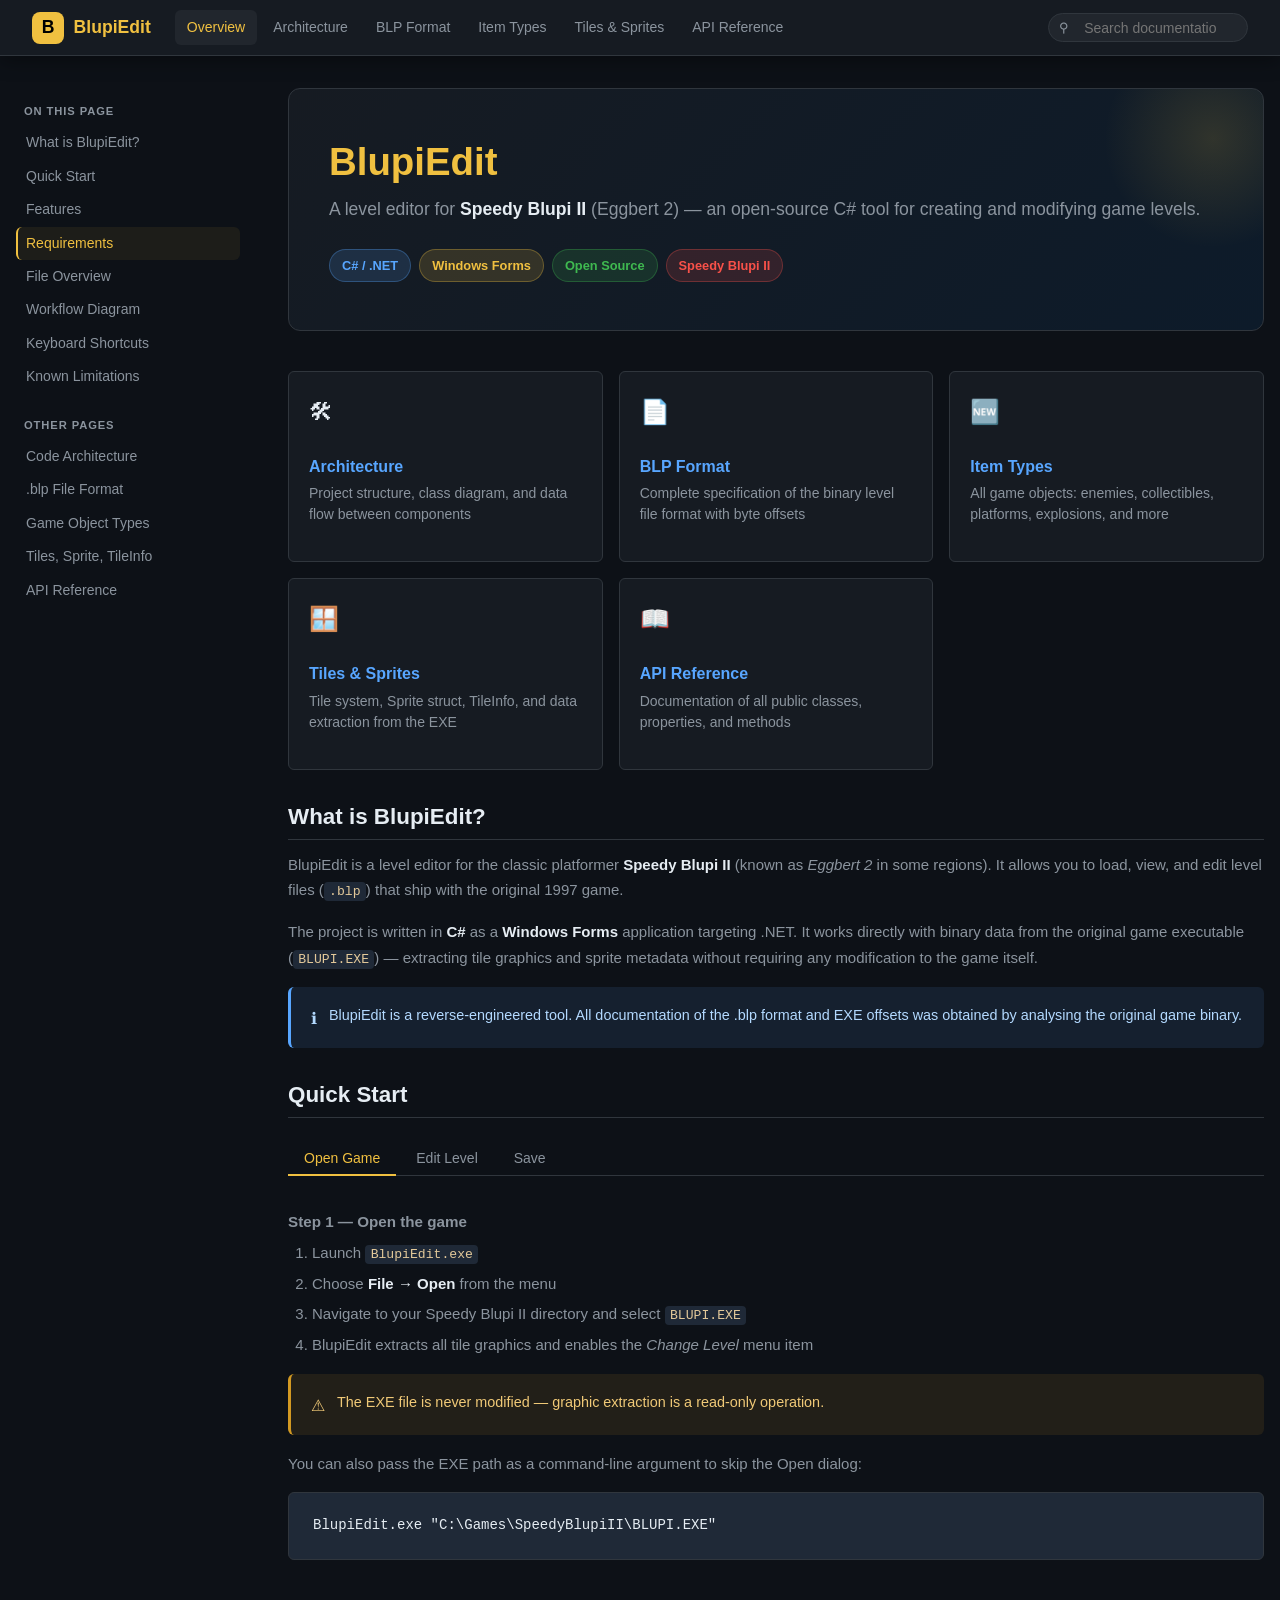
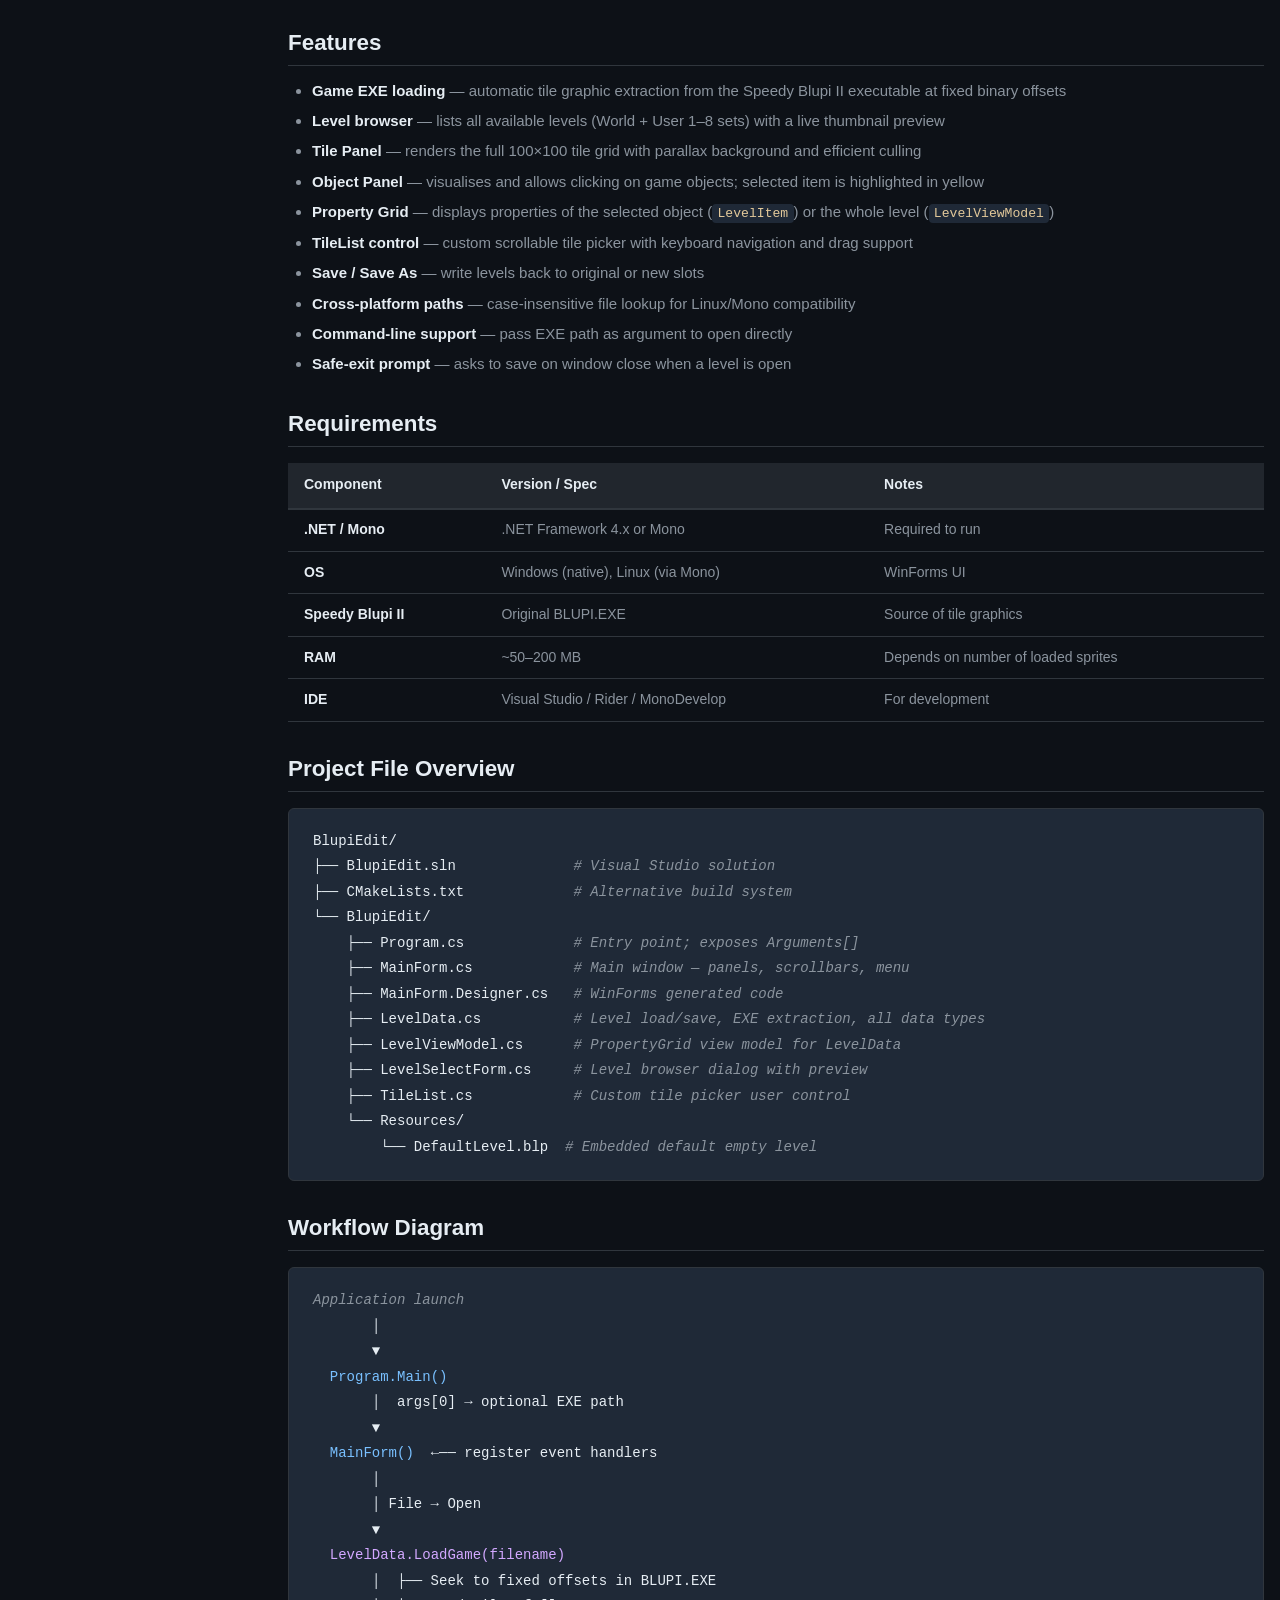
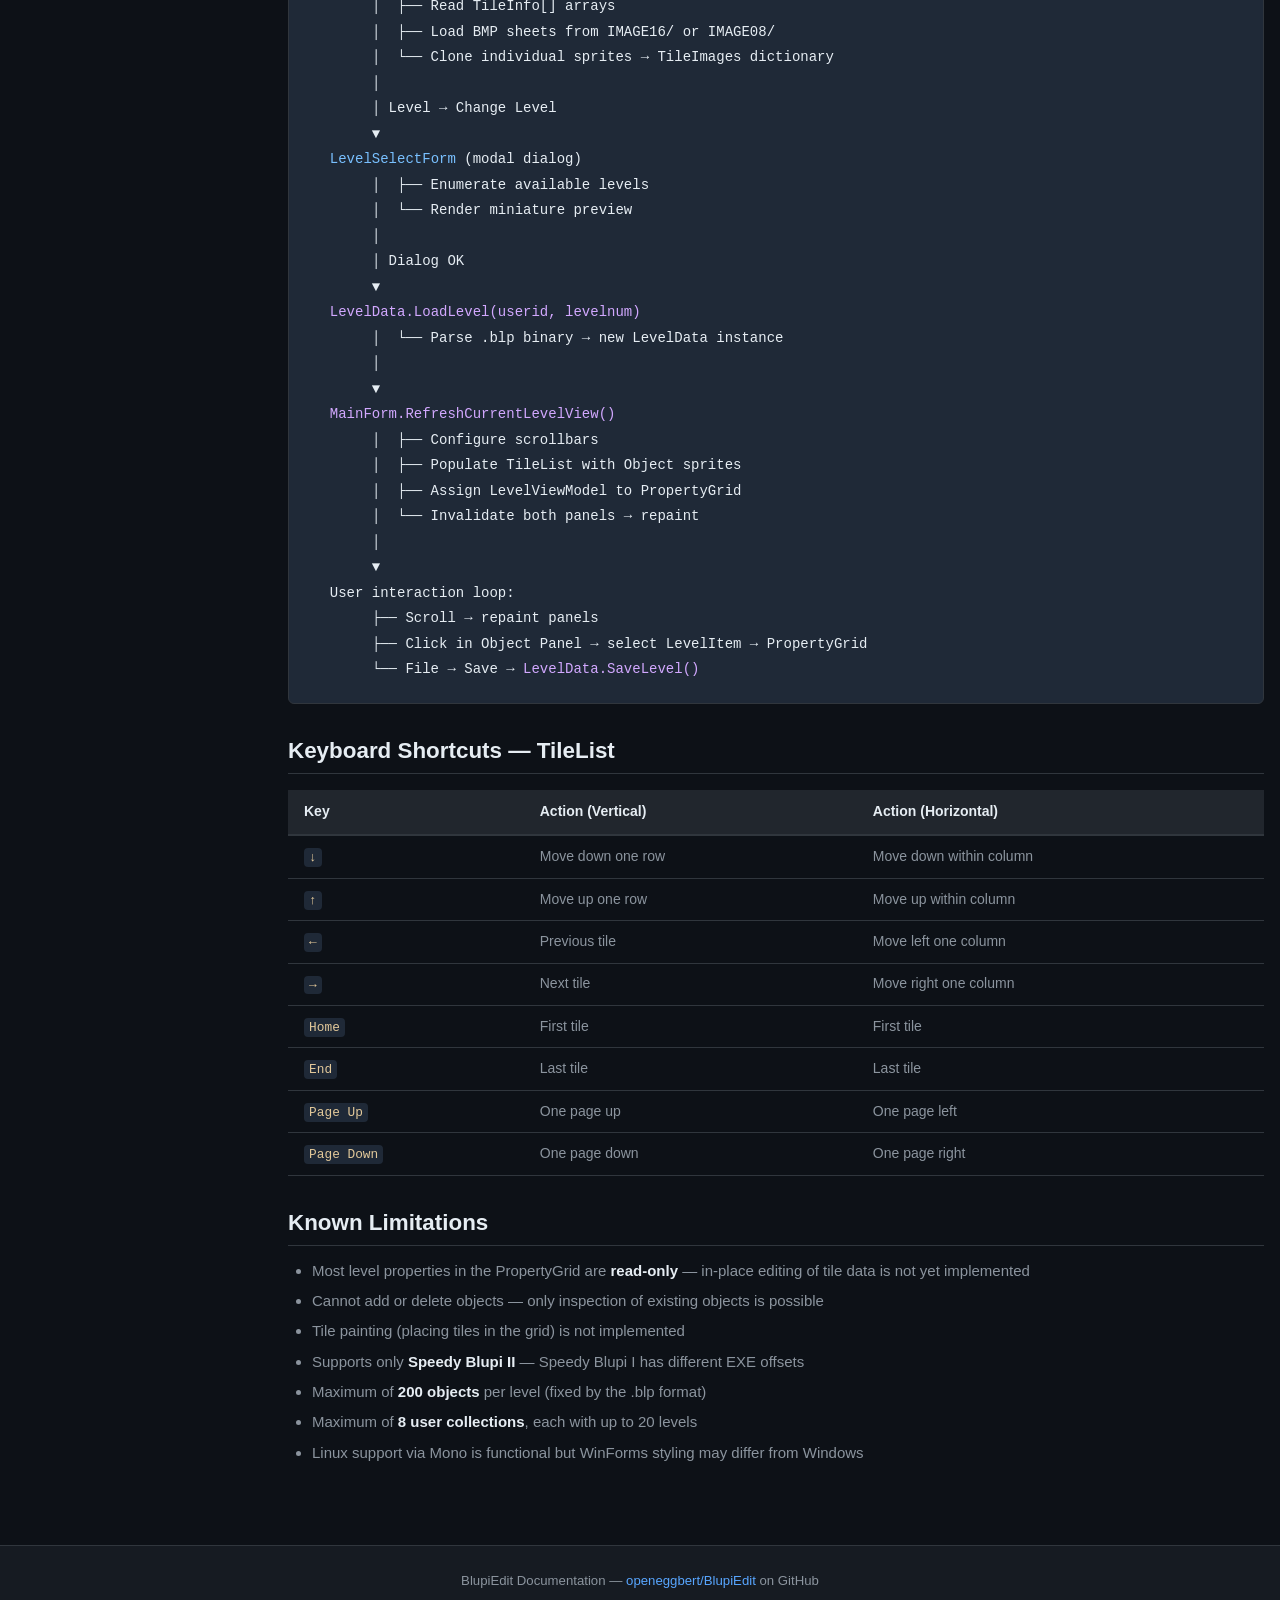
==== web/index.html @ e05df3e0 "Add comprehensive HTML documentation site (web/) Six-page static documentation covering architecture" ====
<!DOCTYPE html>
<html lang="en">
<head>
<meta charset="UTF-8">
<meta name="viewport" content="width=device-width, initial-scale=1.0">
<title>BlupiEdit – Documentation</title>
<link rel="stylesheet" href="css/style.css">
</head>
<body>

<header>
  <a class="logo" href="index.html">
    <div class="logo-icon">B</div>
    BlupiEdit
  </a>
  <nav>
    <a href="index.html" class="active">Overview</a>
    <a href="architecture.html">Architecture</a>
    <a href="file-format.html">BLP Format</a>
    <a href="items.html">Item Types</a>
    <a href="tiles.html">Tiles &amp; Sprites</a>
    <a href="classes.html">API Reference</a>
  </nav>
  <div class="header-search">
    <span class="search-icon">&#9906;</span>
    <input id="search-input" type="search" placeholder="Search documentation…" autocomplete="off">
    <div id="search-results"></div>
  </div>
</header>

<div class="page-wrap">
  <aside class="sidebar">
    <div class="sidebar-section">
      <h4>On this page</h4>
      <a href="#what-is">What is BlupiEdit?</a>
      <a href="#getting-started">Quick Start</a>
      <a href="#features">Features</a>
      <a href="#requirements">Requirements</a>
      <a href="#file-overview">File Overview</a>
      <a href="#workflow">Workflow Diagram</a>
      <a href="#keyboard">Keyboard Shortcuts</a>
      <a href="#limitations">Known Limitations</a>
    </div>
    <div class="sidebar-section">
      <h4>Other pages</h4>
      <a href="architecture.html">Code Architecture</a>
      <a href="file-format.html">.blp File Format</a>
      <a href="items.html">Game Object Types</a>
      <a href="tiles.html">Tiles, Sprite, TileInfo</a>
      <a href="classes.html">API Reference</a>
    </div>
  </aside>

  <main>
    <div class="hero">
      <h1>BlupiEdit</h1>
      <p class="subtitle">A level editor for <strong>Speedy Blupi II</strong> (Eggbert 2) — an open-source C# tool for creating and modifying game levels.</p>
      <div class="badges">
        <span class="badge badge-blue">C# / .NET</span>
        <span class="badge badge-yellow">Windows Forms</span>
        <span class="badge badge-green">Open Source</span>
        <span class="badge badge-red">Speedy Blupi II</span>
      </div>
    </div>

    <div class="card-grid">
      <a class="card" href="architecture.html">
        <div class="card-icon">&#128736;</div>
        <h3>Architecture</h3>
        <p>Project structure, class diagram, and data flow between components</p>
      </a>
      <a class="card" href="file-format.html">
        <div class="card-icon">&#128196;</div>
        <h3>BLP Format</h3>
        <p>Complete specification of the binary level file format with byte offsets</p>
      </a>
      <a class="card" href="items.html">
        <div class="card-icon">&#127381;</div>
        <h3>Item Types</h3>
        <p>All game objects: enemies, collectibles, platforms, explosions, and more</p>
      </a>
      <a class="card" href="tiles.html">
        <div class="card-icon">&#129695;</div>
        <h3>Tiles &amp; Sprites</h3>
        <p>Tile system, Sprite struct, TileInfo, and data extraction from the EXE</p>
      </a>
      <a class="card" href="classes.html">
        <div class="card-icon">&#128214;</div>
        <h3>API Reference</h3>
        <p>Documentation of all public classes, properties, and methods</p>
      </a>
    </div>

    <h2 id="what-is">What is BlupiEdit?</h2>

    <p>BlupiEdit is a level editor for the classic platformer <strong>Speedy Blupi II</strong> (known as <em>Eggbert 2</em> in some regions). It allows you to load, view, and edit level files (<code>.blp</code>) that ship with the original 1997 game.</p>

    <p>The project is written in <strong>C#</strong> as a <strong>Windows Forms</strong> application targeting .NET. It works directly with binary data from the original game executable (<code>BLUPI.EXE</code>) — extracting tile graphics and sprite metadata without requiring any modification to the game itself.</p>

    <div class="callout callout-info">
      <span class="callout-icon">&#8505;</span>
      <p>BlupiEdit is a reverse-engineered tool. All documentation of the .blp format and EXE offsets was obtained by analysing the original game binary.</p>
    </div>

    <h2 id="getting-started">Quick Start</h2>

    <div class="tabs">
      <div class="tab-bar">
        <button class="tab-btn active" data-tab="open">Open Game</button>
        <button class="tab-btn" data-tab="edit">Edit Level</button>
        <button class="tab-btn" data-tab="save">Save</button>
      </div>

      <div class="tab-panel active" data-panel="open">
        <h4>Step 1 — Open the game</h4>
        <ol>
          <li>Launch <code>BlupiEdit.exe</code></li>
          <li>Choose <strong>File → Open</strong> from the menu</li>
          <li>Navigate to your Speedy Blupi II directory and select <code>BLUPI.EXE</code></li>
          <li>BlupiEdit extracts all tile graphics and enables the <em>Change Level</em> menu item</li>
        </ol>
        <div class="callout callout-warn">
          <span class="callout-icon">&#9888;</span>
          <p>The EXE file is never modified — graphic extraction is a read-only operation.</p>
        </div>
        <p>You can also pass the EXE path as a command-line argument to skip the Open dialog:</p>
        <pre><code>BlupiEdit.exe "C:\Games\SpeedyBlupiII\BLUPI.EXE"</code></pre>
      </div>

      <div class="tab-panel" data-panel="edit">
        <h4>Step 2 — Browse and open a level</h4>
        <ol>
          <li>Choose <strong>Level → Change Level</strong></li>
          <li>Select a level set in the left list (World or User 1–8)</li>
          <li>Pick a level from the level list — a miniature preview renders on the right</li>
          <li>Click <strong>Open</strong></li>
        </ol>
        <h4>Navigating the editor</h4>
        <ul>
          <li><strong>Tile Panel</strong> (left canvas) — shows the full 100×100 tile grid with background and scrollbars</li>
          <li><strong>Object Panel</strong> (right canvas) — shows interactive game objects; click to select</li>
          <li>Use the scroll bars beneath each panel to pan around the 6400×6400-pixel world</li>
          <li>Clicking an object in the Object Panel selects it and shows its properties in the Property Grid</li>
        </ul>
      </div>

      <div class="tab-panel" data-panel="save">
        <h4>Step 3 — Save the level</h4>
        <ul>
          <li><strong>File → Save</strong> — overwrites the current <code>.blp</code> file in place</li>
          <li><strong>File → Save As</strong> — writes to a different slot (World XXX or User X Design XXX)</li>
        </ul>
        <div class="callout callout-danger">
          <span class="callout-icon">&#9888;</span>
          <p>Always keep backups! Overwriting original game levels is irreversible.</p>
        </div>
        <p>On close, BlupiEdit will ask whether you want to save unsaved changes.</p>
      </div>
    </div>

    <h2 id="features">Features</h2>

    <ul>
      <li><strong>Game EXE loading</strong> — automatic tile graphic extraction from the Speedy Blupi II executable at fixed binary offsets</li>
      <li><strong>Level browser</strong> — lists all available levels (World + User 1–8 sets) with a live thumbnail preview</li>
      <li><strong>Tile Panel</strong> — renders the full 100×100 tile grid with parallax background and efficient culling</li>
      <li><strong>Object Panel</strong> — visualises and allows clicking on game objects; selected item is highlighted in yellow</li>
      <li><strong>Property Grid</strong> — displays properties of the selected object (<code>LevelItem</code>) or the whole level (<code>LevelViewModel</code>)</li>
      <li><strong>TileList control</strong> — custom scrollable tile picker with keyboard navigation and drag support</li>
      <li><strong>Save / Save As</strong> — write levels back to original or new slots</li>
      <li><strong>Cross-platform paths</strong> — case-insensitive file lookup for Linux/Mono compatibility</li>
      <li><strong>Command-line support</strong> — pass EXE path as argument to open directly</li>
      <li><strong>Safe-exit prompt</strong> — asks to save on window close when a level is open</li>
    </ul>

    <h2 id="requirements">Requirements</h2>

    <div class="table-wrap">
      <table>
        <thead>
          <tr><th>Component</th><th>Version / Spec</th><th>Notes</th></tr>
        </thead>
        <tbody>
          <tr><td class="td-name">.NET / Mono</td><td>.NET Framework 4.x or Mono</td><td>Required to run</td></tr>
          <tr><td class="td-name">OS</td><td>Windows (native), Linux (via Mono)</td><td>WinForms UI</td></tr>
          <tr><td class="td-name">Speedy Blupi II</td><td>Original BLUPI.EXE</td><td>Source of tile graphics</td></tr>
          <tr><td class="td-name">RAM</td><td>~50–200 MB</td><td>Depends on number of loaded sprites</td></tr>
          <tr><td class="td-name">IDE</td><td>Visual Studio / Rider / MonoDevelop</td><td>For development</td></tr>
        </tbody>
      </table>
    </div>

    <h2 id="file-overview">Project File Overview</h2>

    <pre><code>BlupiEdit/
├── BlupiEdit.sln              <span class="cm"># Visual Studio solution</span>
├── CMakeLists.txt             <span class="cm"># Alternative build system</span>
└── BlupiEdit/
    ├── Program.cs             <span class="cm"># Entry point; exposes Arguments[]</span>
    ├── MainForm.cs            <span class="cm"># Main window — panels, scrollbars, menu</span>
    ├── MainForm.Designer.cs   <span class="cm"># WinForms generated code</span>
    ├── LevelData.cs           <span class="cm"># Level load/save, EXE extraction, all data types</span>
    ├── LevelViewModel.cs      <span class="cm"># PropertyGrid view model for LevelData</span>
    ├── LevelSelectForm.cs     <span class="cm"># Level browser dialog with preview</span>
    ├── TileList.cs            <span class="cm"># Custom tile picker user control</span>
    └── Resources/
        └── DefaultLevel.blp  <span class="cm"># Embedded default empty level</span></code></pre>

    <h2 id="workflow">Workflow Diagram</h2>

    <pre><code><span class="cm">Application launch</span>
       │
       ▼
  <span class="ty">Program.Main()</span>
       │  args[0] → optional EXE path
       ▼
  <span class="ty">MainForm()</span>  ←── register event handlers
       │
       │ File → Open
       ▼
  <span class="fn">LevelData.LoadGame(filename)</span>
       │  ├── Seek to fixed offsets in BLUPI.EXE
       │  ├── Read TileInfo[] arrays
       │  ├── Load BMP sheets from IMAGE16/ or IMAGE08/
       │  └── Clone individual sprites → TileImages dictionary
       │
       │ Level → Change Level
       ▼
  <span class="ty">LevelSelectForm</span> (modal dialog)
       │  ├── Enumerate available levels
       │  └── Render miniature preview
       │
       │ Dialog OK
       ▼
  <span class="fn">LevelData.LoadLevel(userid, levelnum)</span>
       │  └── Parse .blp binary → new LevelData instance
       │
       ▼
  <span class="fn">MainForm.RefreshCurrentLevelView()</span>
       │  ├── Configure scrollbars
       │  ├── Populate TileList with Object sprites
       │  ├── Assign LevelViewModel to PropertyGrid
       │  └── Invalidate both panels → repaint
       │
       ▼
  User interaction loop:
       ├── Scroll → repaint panels
       ├── Click in Object Panel → select LevelItem → PropertyGrid
       └── File → Save → <span class="fn">LevelData.SaveLevel()</span></code></pre>

    <h2 id="keyboard">Keyboard Shortcuts — TileList</h2>

    <div class="table-wrap">
      <table>
        <thead><tr><th>Key</th><th>Action (Vertical)</th><th>Action (Horizontal)</th></tr></thead>
        <tbody>
          <tr><td><code>↓</code></td><td>Move down one row</td><td>Move down within column</td></tr>
          <tr><td><code>↑</code></td><td>Move up one row</td><td>Move up within column</td></tr>
          <tr><td><code>←</code></td><td>Previous tile</td><td>Move left one column</td></tr>
          <tr><td><code>→</code></td><td>Next tile</td><td>Move right one column</td></tr>
          <tr><td><code>Home</code></td><td>First tile</td><td>First tile</td></tr>
          <tr><td><code>End</code></td><td>Last tile</td><td>Last tile</td></tr>
          <tr><td><code>Page Up</code></td><td>One page up</td><td>One page left</td></tr>
          <tr><td><code>Page Down</code></td><td>One page down</td><td>One page right</td></tr>
        </tbody>
      </table>
    </div>

    <h2 id="limitations">Known Limitations</h2>

    <ul>
      <li>Most level properties in the PropertyGrid are <strong>read-only</strong> — in-place editing of tile data is not yet implemented</li>
      <li>Cannot add or delete objects — only inspection of existing objects is possible</li>
      <li>Tile painting (placing tiles in the grid) is not implemented</li>
      <li>Supports only <strong>Speedy Blupi II</strong> — Speedy Blupi I has different EXE offsets</li>
      <li>Maximum of <strong>200 objects</strong> per level (fixed by the .blp format)</li>
      <li>Maximum of <strong>8 user collections</strong>, each with up to 20 levels</li>
      <li>Linux support via Mono is functional but WinForms styling may differ from Windows</li>
    </ul>

  </main>
</div>

<footer>
  BlupiEdit Documentation &mdash; <a href="https://github.com/openeggbert/BlupiEdit">openeggbert/BlupiEdit</a> on GitHub
</footer>

<button id="back-top" title="Back to top">&#8679;</button>
<script src="js/main.js"></script>
</body>
</html>
---- web/css/style.css ----
/* BlupiEdit Documentation - Unified Stylesheet */

:root {
  --bg: #0d1117;
  --bg2: #161b22;
  --bg3: #21262d;
  --border: #30363d;
  --accent: #f0c040;
  --accent2: #58a6ff;
  --accent3: #3fb950;
  --text: #e6edf3;
  --text2: #8b949e;
  --danger: #f85149;
  --warn: #d29922;
  --code-bg: #1f2937;
  --radius: 6px;
  --shadow: 0 4px 20px rgba(0,0,0,0.4);
  --font-mono: 'Cascadia Code', 'Fira Code', 'Consolas', monospace;
  --font-ui: -apple-system, BlinkMacSystemFont, 'Segoe UI', Roboto, sans-serif;
}

*, *::before, *::after { box-sizing: border-box; margin: 0; padding: 0; }

html { scroll-behavior: smooth; }

body {
  background: var(--bg);
  color: var(--text);
  font-family: var(--font-ui);
  font-size: 15px;
  line-height: 1.7;
  display: flex;
  flex-direction: column;
  min-height: 100vh;
}

/* ── HEADER ── */
header {
  background: var(--bg2);
  border-bottom: 1px solid var(--border);
  padding: 0 2rem;
  display: flex;
  align-items: center;
  gap: 1.5rem;
  height: 56px;
  position: sticky;
  top: 0;
  z-index: 100;
  box-shadow: var(--shadow);
}

.logo {
  display: flex;
  align-items: center;
  gap: .6rem;
  text-decoration: none;
  font-weight: 700;
  font-size: 1.1rem;
  color: var(--accent);
  white-space: nowrap;
}

.logo-icon {
  width: 32px; height: 32px;
  background: var(--accent);
  border-radius: 8px;
  display: flex; align-items: center; justify-content: center;
  color: #000;
  font-size: 1.1rem;
  font-weight: 900;
  flex-shrink: 0;
}

nav { display: flex; gap: .25rem; flex-wrap: wrap; }

nav a {
  color: var(--text2);
  text-decoration: none;
  padding: .35rem .75rem;
  border-radius: var(--radius);
  font-size: .875rem;
  font-weight: 500;
  transition: color .15s, background .15s;
}

nav a:hover, nav a.active {
  color: var(--text);
  background: var(--bg3);
}

nav a.active { color: var(--accent); }

.header-search {
  margin-left: auto;
  position: relative;
}

.header-search input {
  background: var(--bg3);
  border: 1px solid var(--border);
  border-radius: 20px;
  padding: .35rem 1rem .35rem 2.2rem;
  color: var(--text);
  font-size: .875rem;
  width: 200px;
  outline: none;
  transition: border-color .15s, width .2s;
}

.header-search input:focus {
  border-color: var(--accent2);
  width: 260px;
}

.header-search .search-icon {
  position: absolute;
  left: .7rem;
  top: 50%;
  transform: translateY(-50%);
  color: var(--text2);
  font-size: .8rem;
}

#search-results {
  position: absolute;
  top: calc(100% + 6px);
  right: 0;
  background: var(--bg2);
  border: 1px solid var(--border);
  border-radius: var(--radius);
  min-width: 300px;
  max-height: 400px;
  overflow-y: auto;
  box-shadow: var(--shadow);
  z-index: 200;
  display: none;
}

#search-results.visible { display: block; }

.search-result-item {
  padding: .6rem 1rem;
  cursor: pointer;
  border-bottom: 1px solid var(--border);
  font-size: .875rem;
}

.search-result-item:last-child { border-bottom: none; }
.search-result-item:hover { background: var(--bg3); }

.search-result-item .result-title { color: var(--text); font-weight: 600; }
.search-result-item .result-desc { color: var(--text2); font-size: .8rem; margin-top: .1rem; }
.search-result-item .result-page { color: var(--accent2); font-size: .75rem; }

/* ── LAYOUT ── */
.page-wrap {
  display: flex;
  flex: 1;
  max-width: 1280px;
  width: 100%;
  margin: 0 auto;
  padding: 0 1rem;
}

/* ── SIDEBAR ── */
.sidebar {
  width: 240px;
  flex-shrink: 0;
  padding: 2rem 1rem 2rem 0;
  position: sticky;
  top: 56px;
  height: calc(100vh - 56px);
  overflow-y: auto;
}

.sidebar-section { margin-bottom: 1.5rem; }

.sidebar-section h4 {
  color: var(--text2);
  font-size: .7rem;
  font-weight: 700;
  letter-spacing: .08em;
  text-transform: uppercase;
  margin-bottom: .5rem;
  padding-left: .5rem;
}

.sidebar-section a {
  display: block;
  color: var(--text2);
  text-decoration: none;
  padding: .3rem .5rem;
  border-radius: var(--radius);
  font-size: .875rem;
  transition: color .12s, background .12s;
  border-left: 2px solid transparent;
}

.sidebar-section a:hover { color: var(--text); background: var(--bg2); }
.sidebar-section a.active { color: var(--accent); border-left-color: var(--accent); background: rgba(240,192,64,.07); }

/* ── MAIN CONTENT ── */
main {
  flex: 1;
  min-width: 0;
  padding: 2rem 0 4rem 2rem;
}

/* ── HERO ── */
.hero {
  background: linear-gradient(135deg, var(--bg2) 0%, #0d1b2a 100%);
  border: 1px solid var(--border);
  border-radius: 12px;
  padding: 3rem 2.5rem;
  margin-bottom: 2.5rem;
  position: relative;
  overflow: hidden;
}

.hero::before {
  content: '';
  position: absolute;
  top: -60px; right: -60px;
  width: 220px; height: 220px;
  background: radial-gradient(circle, rgba(240,192,64,.15) 0%, transparent 70%);
  border-radius: 50%;
}

.hero h1 {
  font-size: 2.4rem;
  font-weight: 800;
  color: var(--accent);
  margin-bottom: .5rem;
  position: relative;
}

.hero .subtitle {
  font-size: 1.1rem;
  color: var(--text2);
  margin-bottom: 1.5rem;
  position: relative;
}

.hero .badges { display: flex; gap: .5rem; flex-wrap: wrap; position: relative; }

.badge {
  display: inline-flex;
  align-items: center;
  gap: .3rem;
  padding: .3rem .75rem;
  border-radius: 20px;
  font-size: .8rem;
  font-weight: 600;
}

.badge-blue { background: rgba(88,166,255,.15); color: var(--accent2); border: 1px solid rgba(88,166,255,.3); }
.badge-green { background: rgba(63,185,80,.15); color: var(--accent3); border: 1px solid rgba(63,185,80,.3); }
.badge-yellow { background: rgba(240,192,64,.15); color: var(--accent); border: 1px solid rgba(240,192,64,.3); }
.badge-red { background: rgba(248,81,73,.15); color: var(--danger); border: 1px solid rgba(248,81,73,.3); }

/* ── CARDS ── */
.card-grid {
  display: grid;
  grid-template-columns: repeat(auto-fill, minmax(260px, 1fr));
  gap: 1rem;
  margin: 1.5rem 0;
}

.card {
  background: var(--bg2);
  border: 1px solid var(--border);
  border-radius: var(--radius);
  padding: 1.25rem;
  text-decoration: none;
  color: var(--text);
  display: block;
  transition: border-color .15s, transform .15s, box-shadow .15s;
}

.card:hover {
  border-color: var(--accent2);
  transform: translateY(-2px);
  box-shadow: var(--shadow);
}

.card-icon { font-size: 1.5rem; margin-bottom: .6rem; }
.card h3 { font-size: 1rem; margin-bottom: .35rem; color: var(--accent2); }
.card p { font-size: .875rem; color: var(--text2); line-height: 1.5; }

/* ── TYPOGRAPHY ── */
h1, h2, h3, h4, h5 { line-height: 1.3; }

h1 { font-size: 2rem; font-weight: 800; margin-bottom: 1rem; color: var(--text); }
h2 { font-size: 1.4rem; font-weight: 700; margin: 2rem 0 .75rem; color: var(--text);
     padding-bottom: .5rem; border-bottom: 1px solid var(--border); }
h3 { font-size: 1.1rem; font-weight: 600; margin: 1.5rem 0 .5rem; color: var(--text); }
h4 { font-size: .95rem; font-weight: 600; margin: 1rem 0 .4rem; color: var(--text2); }

p { margin-bottom: 1rem; color: var(--text2); }
p strong { color: var(--text); }

a { color: var(--accent2); text-decoration: none; }
a:hover { text-decoration: underline; }

ul, ol { margin: .5rem 0 1rem 1.5rem; color: var(--text2); }
li { margin-bottom: .3rem; }
li strong { color: var(--text); }

/* ── CODE ── */
code {
  font-family: var(--font-mono);
  font-size: .875em;
  background: var(--code-bg);
  padding: .15em .4em;
  border-radius: 4px;
  color: #e3c99a;
}

pre {
  background: var(--code-bg);
  border: 1px solid var(--border);
  border-radius: var(--radius);
  padding: 1.25rem 1.5rem;
  overflow-x: auto;
  margin: 1rem 0;
  position: relative;
}

pre code {
  background: none;
  padding: 0;
  font-size: .875rem;
  line-height: 1.7;
  color: var(--text);
}

.copy-btn {
  position: absolute;
  top: .6rem; right: .6rem;
  background: var(--bg3);
  border: 1px solid var(--border);
  color: var(--text2);
  border-radius: 4px;
  padding: .2rem .5rem;
  font-size: .75rem;
  cursor: pointer;
  opacity: 0;
  transition: opacity .15s, color .15s;
}

pre:hover .copy-btn { opacity: 1; }
.copy-btn:hover { color: var(--text); }
.copy-btn.copied { color: var(--accent3); }

/* Syntax colors */
.kw { color: #ff7b72; }
.ty { color: #79c0ff; }
.st { color: #a5d6ff; }
.cm { color: #8b949e; font-style: italic; }
.nu { color: #f2cc60; }
.fn { color: #d2a8ff; }
.pr { color: #7ee787; }

/* ── TABLES ── */
.table-wrap { overflow-x: auto; margin: 1rem 0; }

table {
  width: 100%;
  border-collapse: collapse;
  font-size: .875rem;
}

th {
  background: var(--bg3);
  color: var(--text);
  font-weight: 600;
  text-align: left;
  padding: .65rem 1rem;
  border-bottom: 2px solid var(--border);
  white-space: nowrap;
}

td {
  padding: .55rem 1rem;
  border-bottom: 1px solid var(--border);
  color: var(--text2);
  vertical-align: top;
}

tr:hover td { background: rgba(255,255,255,.02); }
td code { font-size: .8rem; }

.td-name { color: var(--text); font-weight: 600; }
.td-type { color: var(--accent2); }
.td-val { color: #e3c99a; font-family: var(--font-mono); font-size: .8rem; }
.td-id code { color: var(--accent); }

/* ── CALLOUTS ── */
.callout {
  display: flex;
  gap: .75rem;
  padding: 1rem 1.25rem;
  border-radius: var(--radius);
  margin: 1rem 0;
  border-left: 3px solid;
  font-size: .9rem;
}

.callout-icon { font-size: 1rem; flex-shrink: 0; margin-top: .1rem; }
.callout p { margin: 0; color: inherit; }

.callout-info { background: rgba(88,166,255,.1); border-color: var(--accent2); color: #b3d9ff; }
.callout-warn { background: rgba(210,153,34,.1); border-color: var(--warn); color: #f0c977; }
.callout-success { background: rgba(63,185,80,.1); border-color: var(--accent3); color: #9ee8a8; }
.callout-danger { background: rgba(248,81,73,.1); border-color: var(--danger); color: #ffb3ae; }

/* ── OFFSET MAP ── */
.offset-table td:nth-child(1) { font-family: var(--font-mono); color: var(--accent); font-size: .85rem; }
.offset-table td:nth-child(2) { font-family: var(--font-mono); color: var(--text2); font-size: .85rem; }
.offset-table td:nth-child(3) { color: var(--accent2); }

/* ── ENUM GRID ── */
.enum-grid {
  display: grid;
  grid-template-columns: repeat(auto-fill, minmax(220px, 1fr));
  gap: .5rem;
  margin: 1rem 0;
}

.enum-item {
  background: var(--bg2);
  border: 1px solid var(--border);
  border-radius: var(--radius);
  padding: .6rem .9rem;
  display: flex;
  align-items: center;
  gap: .6rem;
}

.enum-id {
  background: var(--bg3);
  color: var(--accent);
  font-family: var(--font-mono);
  font-size: .75rem;
  font-weight: 700;
  padding: .1rem .45rem;
  border-radius: 4px;
  min-width: 32px;
  text-align: center;
  flex-shrink: 0;
}

.enum-name { color: var(--text); font-size: .875rem; font-weight: 500; }

/* ── PROPERTY DOCS ── */
.prop-list { display: flex; flex-direction: column; gap: .75rem; margin: 1rem 0; }

.prop-item {
  background: var(--bg2);
  border: 1px solid var(--border);
  border-radius: var(--radius);
  padding: .9rem 1.1rem;
}

.prop-header { display: flex; align-items: center; gap: .6rem; margin-bottom: .35rem; flex-wrap: wrap; }
.prop-name { color: var(--text); font-weight: 700; font-family: var(--font-mono); font-size: .9rem; }
.prop-type { color: var(--accent2); font-family: var(--font-mono); font-size: .8rem;
             background: var(--bg3); padding: .1rem .4rem; border-radius: 4px; }
.prop-cat { color: var(--text2); font-size: .75rem; background: var(--bg3);
            padding: .1rem .4rem; border-radius: 4px; }
.prop-desc { color: var(--text2); font-size: .875rem; }

/* ── TABS ── */
.tabs { margin: 1.5rem 0; }

.tab-bar {
  display: flex;
  gap: .25rem;
  border-bottom: 1px solid var(--border);
  margin-bottom: 0;
}

.tab-btn {
  background: none;
  border: none;
  border-bottom: 2px solid transparent;
  color: var(--text2);
  padding: .5rem 1rem;
  cursor: pointer;
  font-size: .875rem;
  font-weight: 500;
  font-family: var(--font-ui);
  transition: color .15s, border-color .15s;
  margin-bottom: -1px;
}

.tab-btn:hover { color: var(--text); }
.tab-btn.active { color: var(--accent); border-bottom-color: var(--accent); }

.tab-panel { display: none; padding: 1.25rem 0; }
.tab-panel.active { display: block; }

/* ── FOOTER ── */
footer {
  background: var(--bg2);
  border-top: 1px solid var(--border);
  padding: 1.5rem 2rem;
  text-align: center;
  color: var(--text2);
  font-size: .825rem;
}

footer a { color: var(--accent2); }

/* ── BACK TO TOP ── */
#back-top {
  position: fixed;
  bottom: 2rem; right: 2rem;
  background: var(--accent);
  color: #000;
  border: none;
  width: 40px; height: 40px;
  border-radius: 50%;
  font-size: 1rem;
  cursor: pointer;
  display: none;
  align-items: center; justify-content: center;
  box-shadow: var(--shadow);
  transition: transform .15s;
  z-index: 50;
}

#back-top.visible { display: flex; }
#back-top:hover { transform: scale(1.1); }

/* ── TWEEN ANIMATIONS ── */
@keyframes fadeIn { from { opacity: 0; transform: translateY(8px); } to { opacity: 1; transform: none; } }
.fade-in { animation: fadeIn .3s ease both; }

/* ── RESPONSIVE ── */
@media (max-width: 900px) {
  .sidebar { display: none; }
  main { padding-left: 0; }
  header { padding: 0 1rem; }
  nav { display: none; }
  .hero h1 { font-size: 1.7rem; }
}

@media (max-width: 600px) {
  .card-grid { grid-template-columns: 1fr; }
  .enum-grid { grid-template-columns: 1fr 1fr; }
}
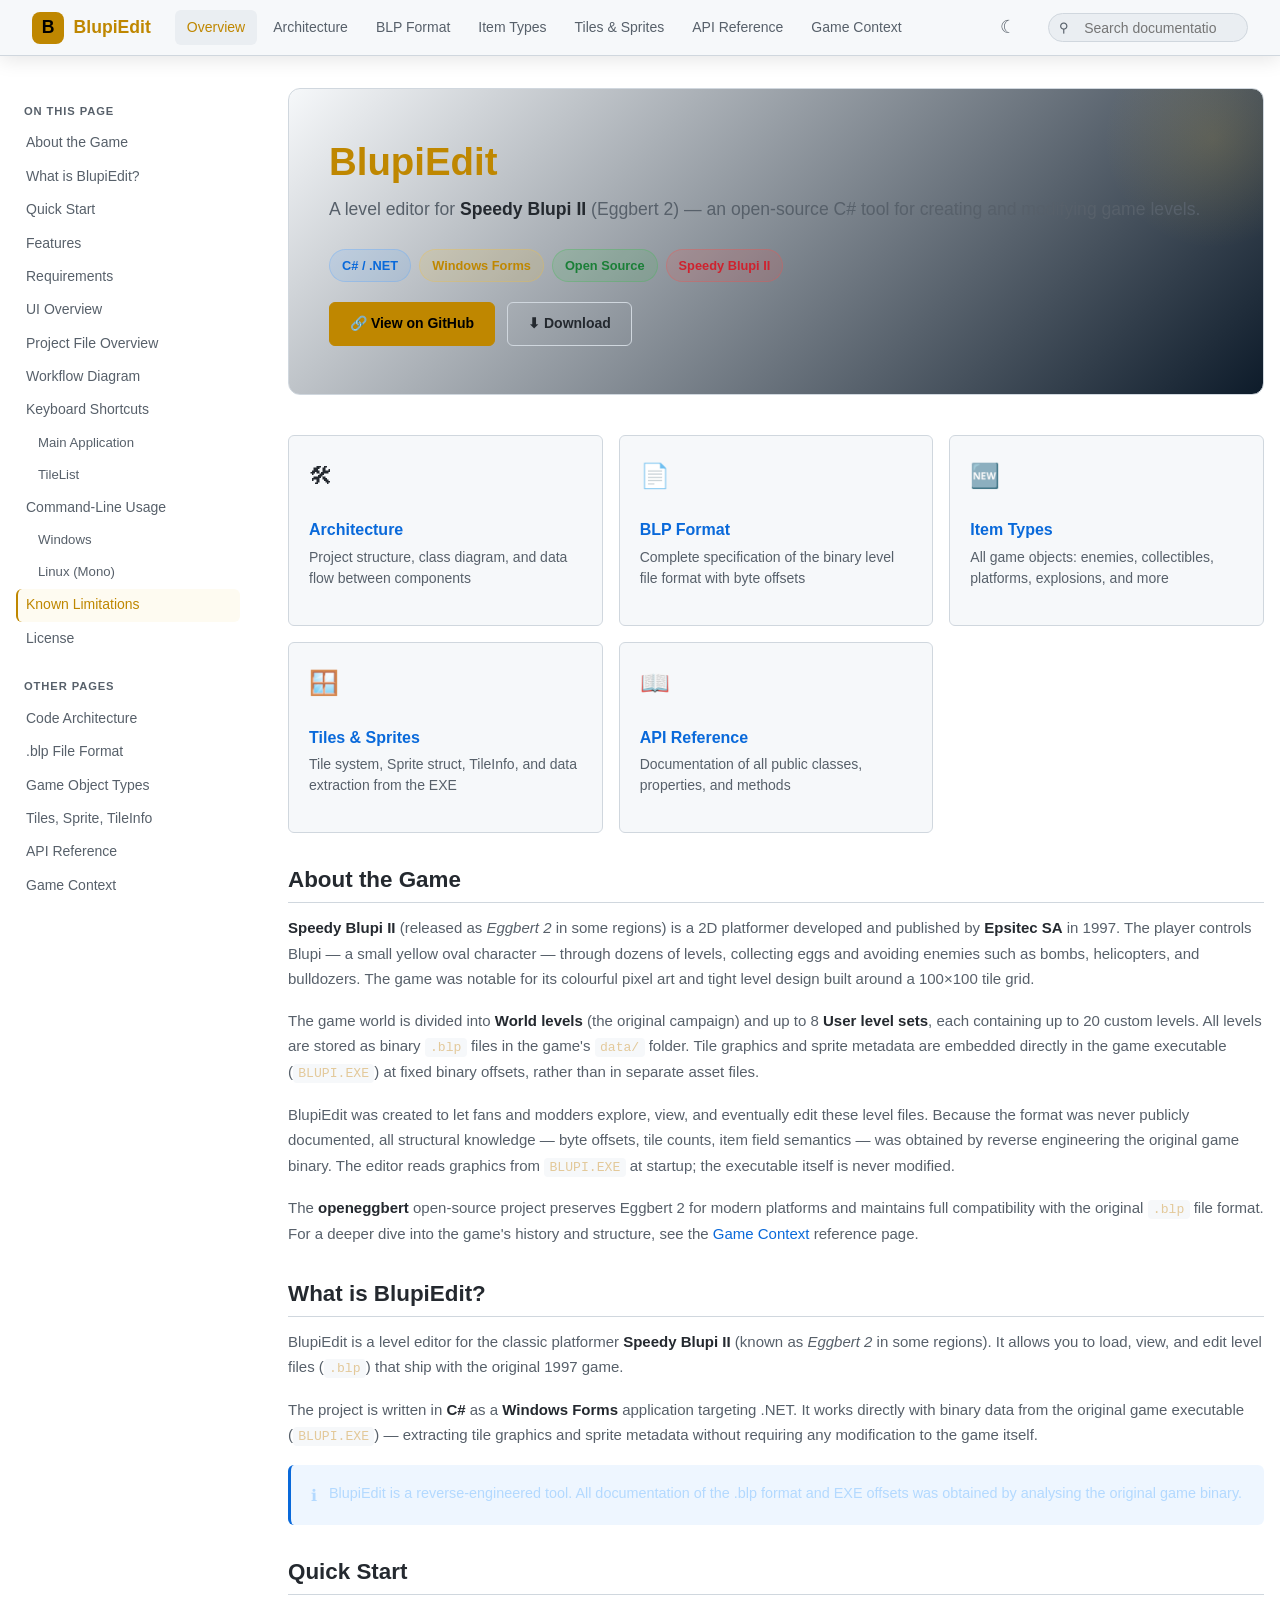
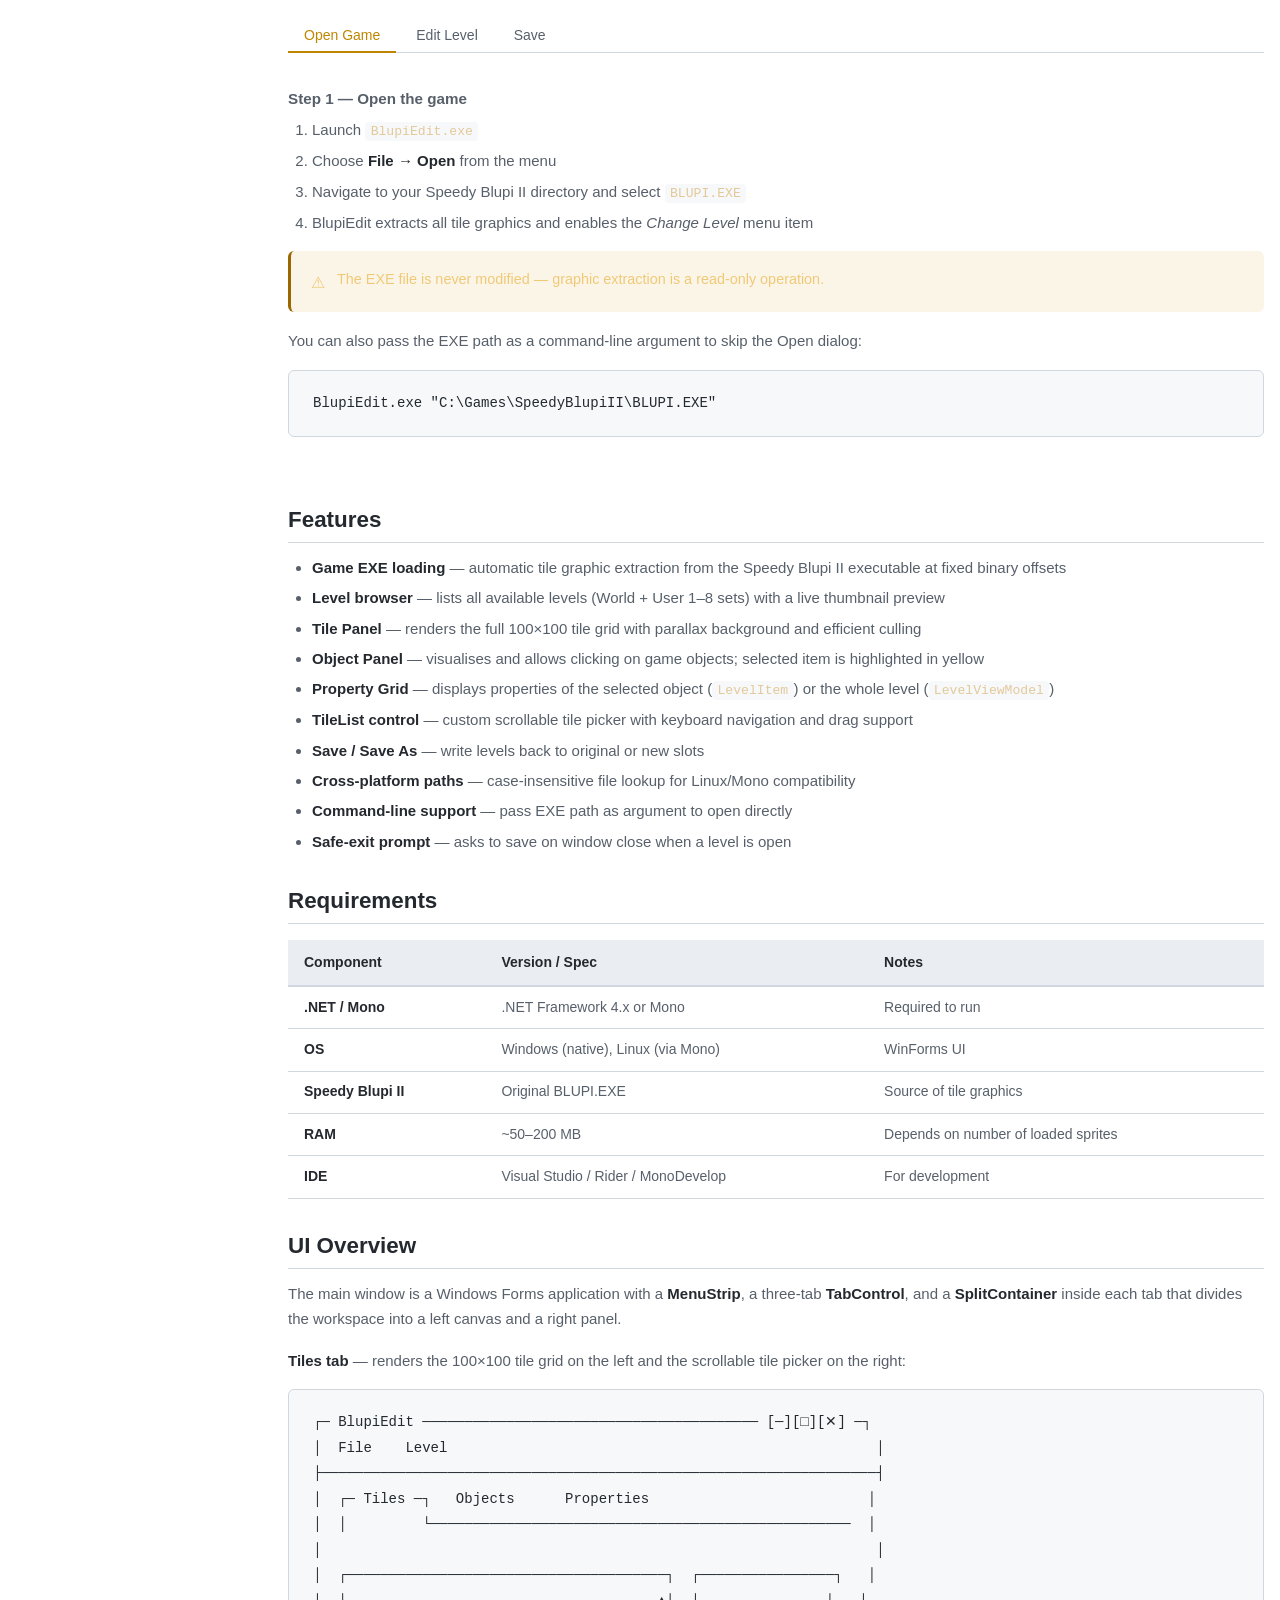
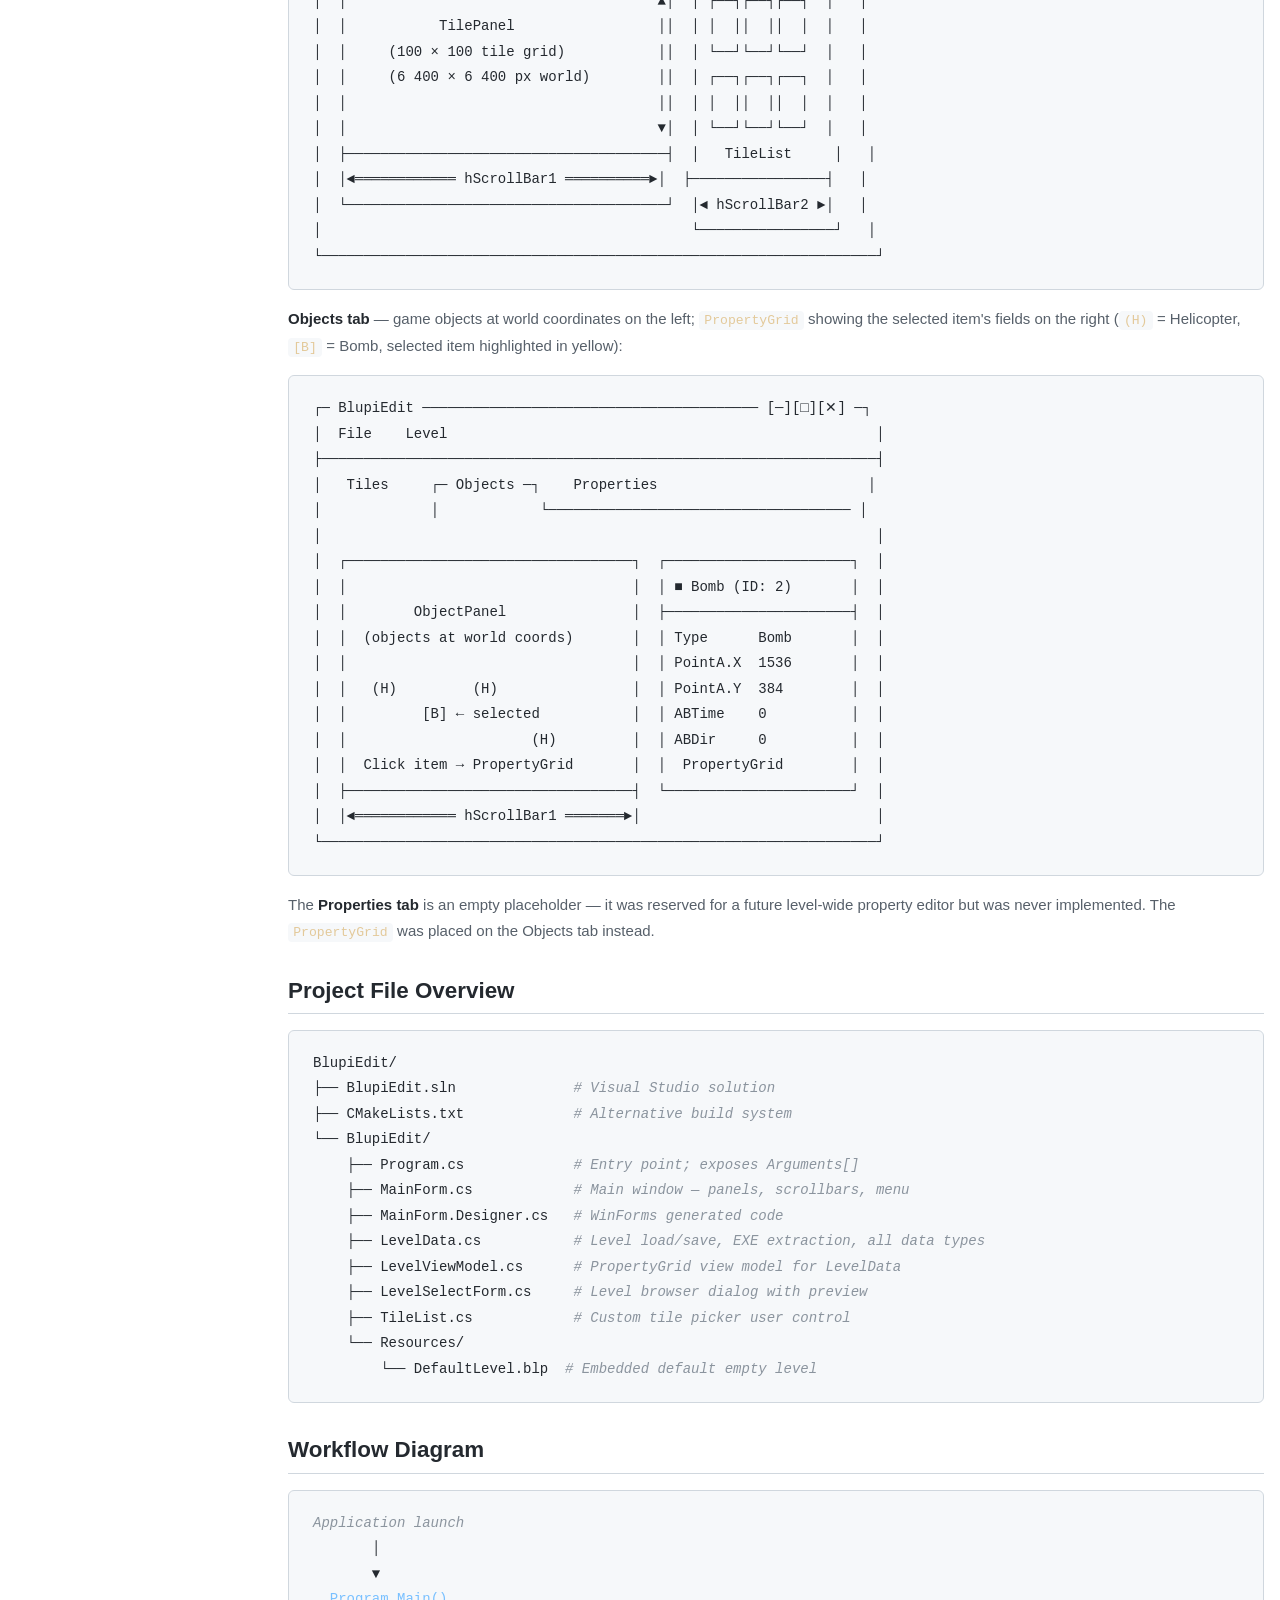
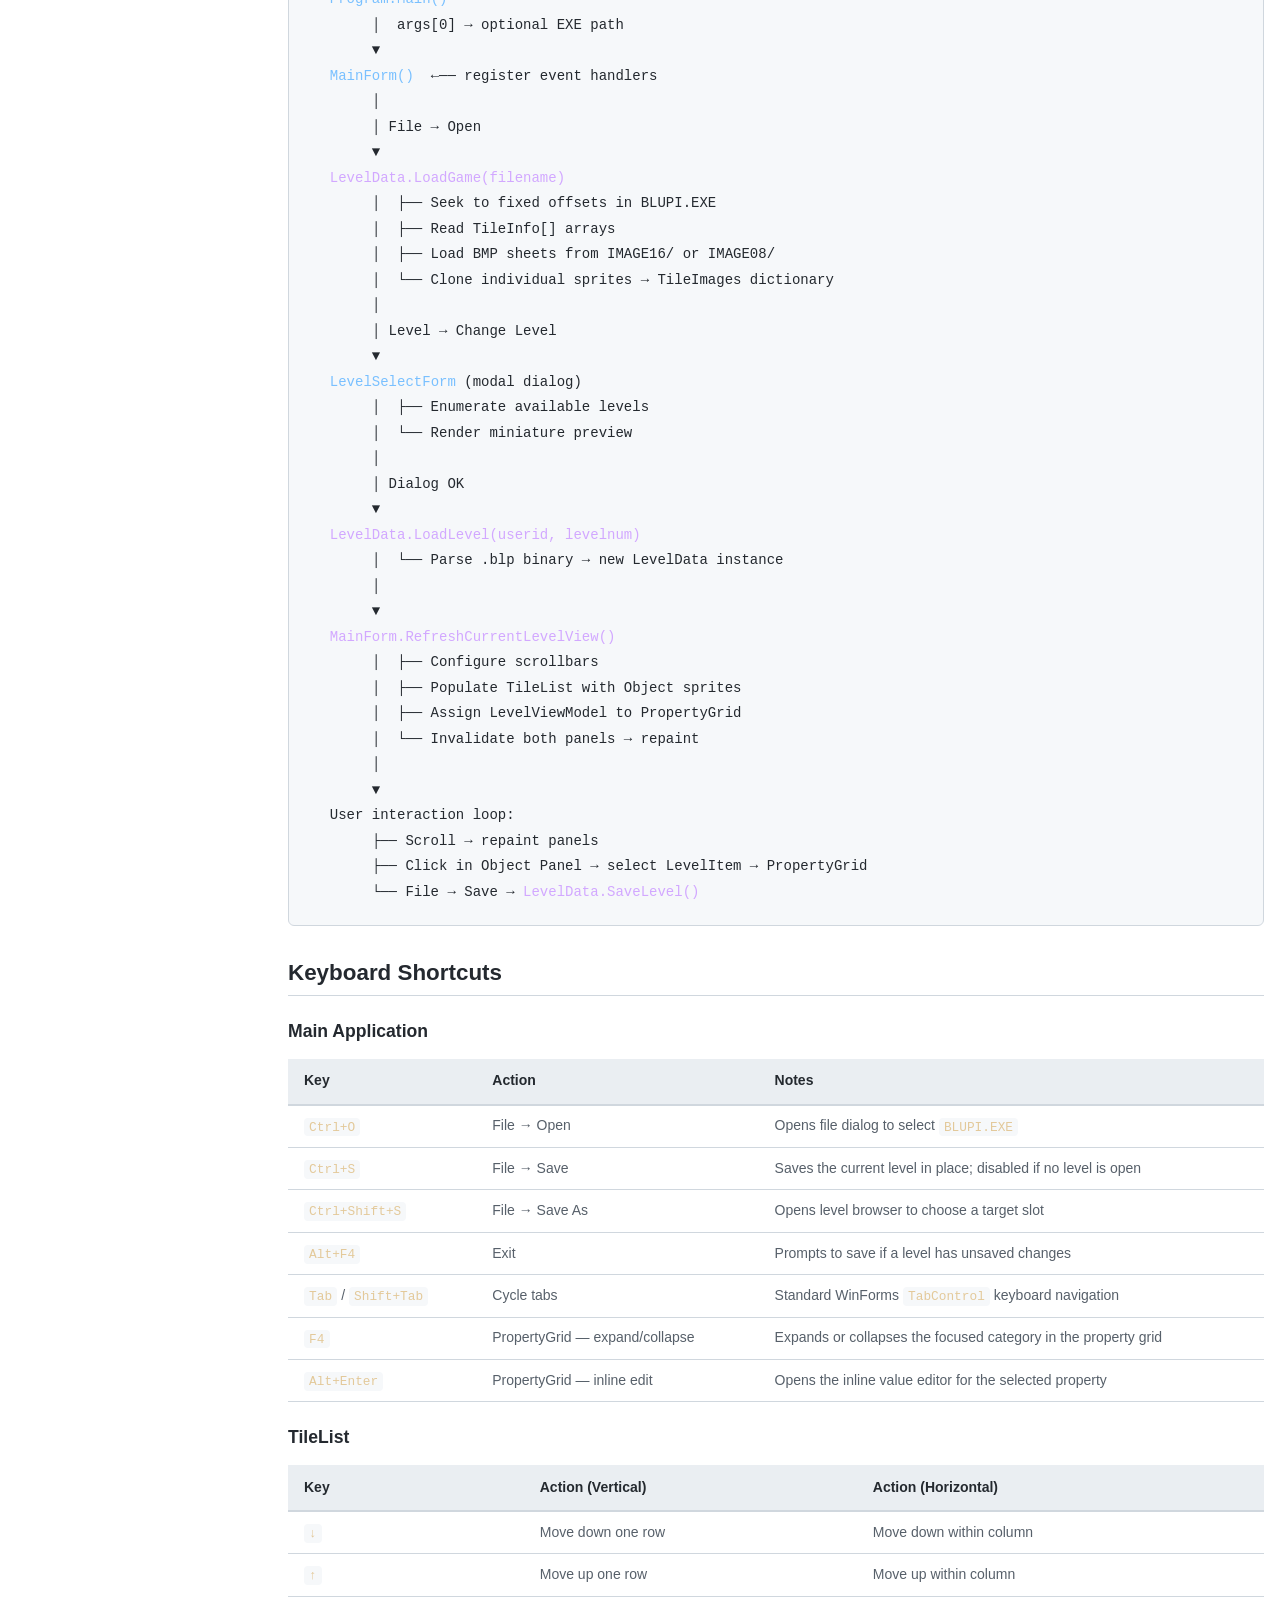
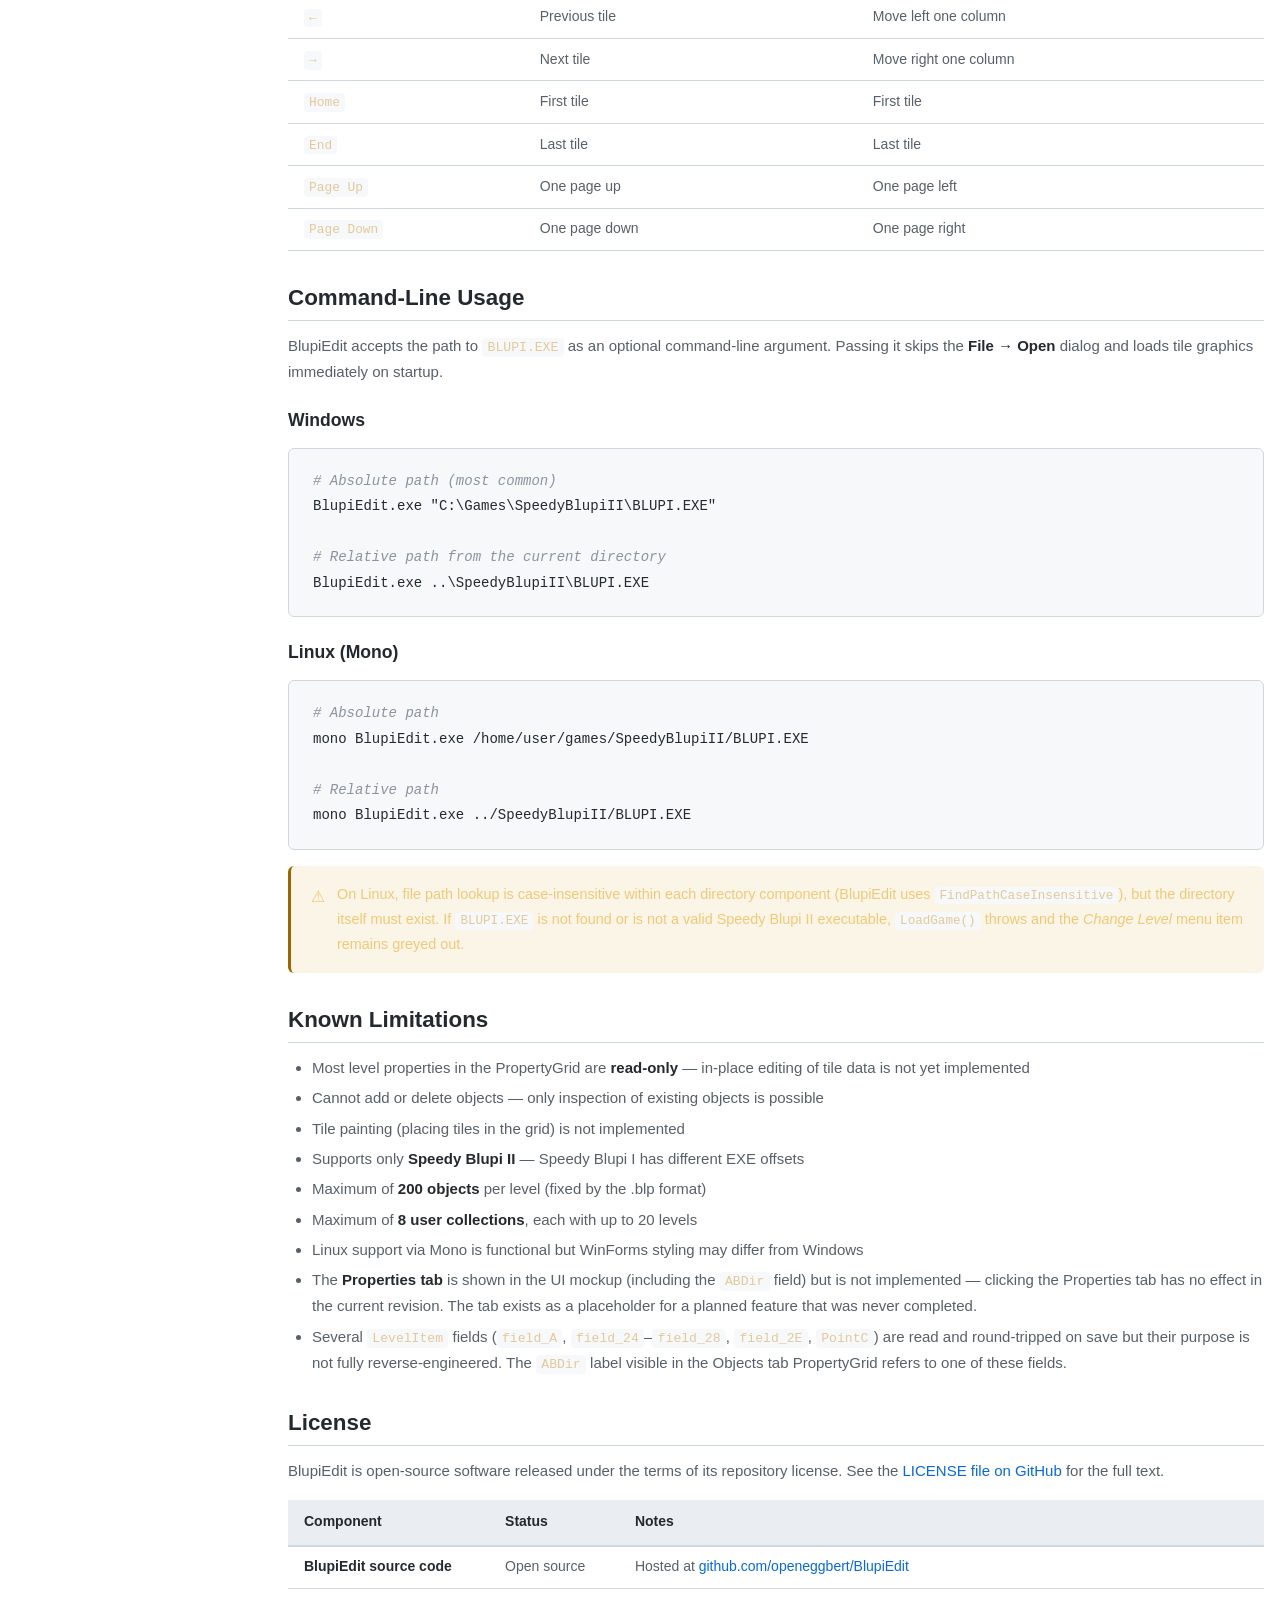
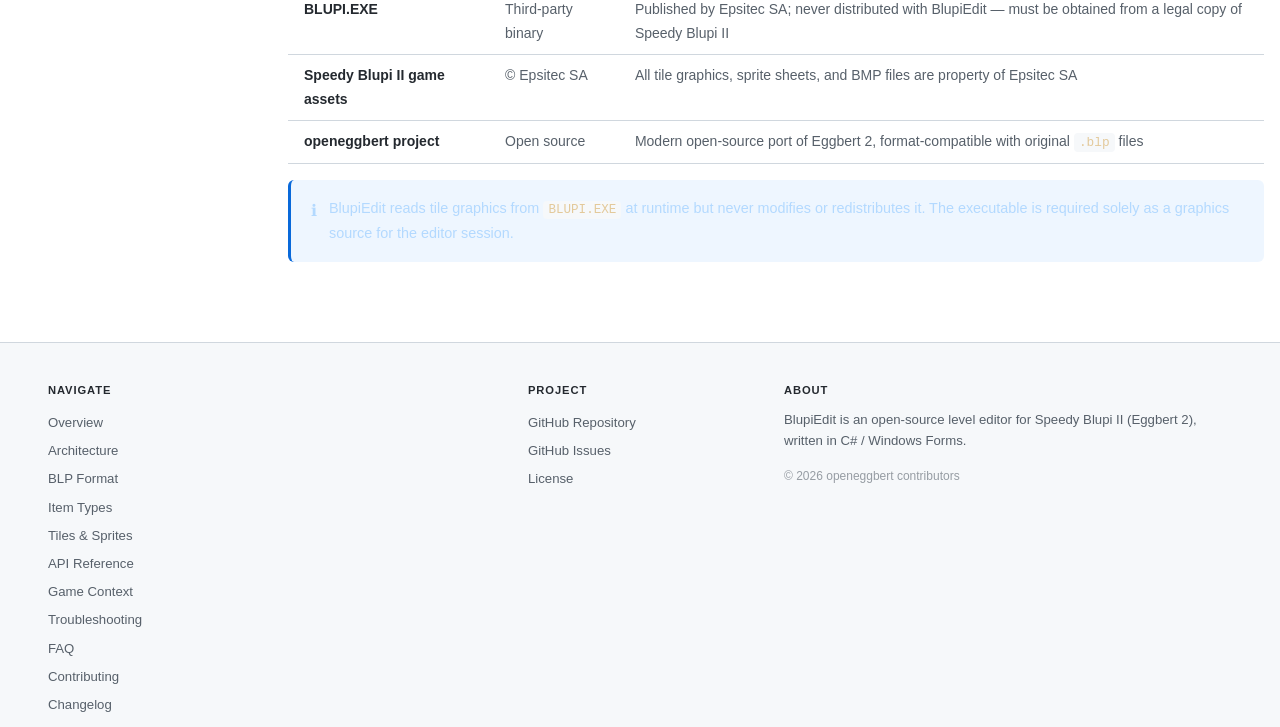
==== commit 80c6131c: "Expand web documentation with 40 planned tasks and post-audit fixes New pages: - game-context.html: " ====
--- a/web/index.html
+++ b/web/index.html
@@ -20,7 +20,12 @@
     <a href="items.html">Item Types</a>
     <a href="tiles.html">Tiles &amp; Sprites</a>
     <a href="classes.html">API Reference</a>
+    <a href="game-context.html">Game Context</a>
   </nav>
+  <button class="theme-toggle" id="theme-toggle" aria-label="Toggle theme">&#9728;</button>
+  <button class="hamburger" id="hamburger" aria-label="Toggle navigation" aria-expanded="false">
+    <span></span><span></span><span></span>
+  </button>
   <div class="header-search">
     <span class="search-icon">&#9906;</span>
     <input id="search-input" type="search" placeholder="Search documentation…" autocomplete="off">
@@ -32,14 +37,6 @@
   <aside class="sidebar">
     <div class="sidebar-section">
       <h4>On this page</h4>
-      <a href="#what-is">What is BlupiEdit?</a>
-      <a href="#getting-started">Quick Start</a>
-      <a href="#features">Features</a>
-      <a href="#requirements">Requirements</a>
-      <a href="#file-overview">File Overview</a>
-      <a href="#workflow">Workflow Diagram</a>
-      <a href="#keyboard">Keyboard Shortcuts</a>
-      <a href="#limitations">Known Limitations</a>
     </div>
     <div class="sidebar-section">
       <h4>Other pages</h4>
@@ -48,6 +45,11 @@
       <a href="items.html">Game Object Types</a>
       <a href="tiles.html">Tiles, Sprite, TileInfo</a>
       <a href="classes.html">API Reference</a>
+      <a href="game-context.html">Game Context</a>
+      <a href="troubleshooting.html">Troubleshooting</a>
+      <a href="faq.html">FAQ</a>
+      <a href="contributing.html">Contributing</a>
+      <a href="changelog.html">Changelog</a>
     </div>
   </aside>
 
@@ -60,6 +62,10 @@
         <span class="badge badge-yellow">Windows Forms</span>
         <span class="badge badge-green">Open Source</span>
         <span class="badge badge-red">Speedy Blupi II</span>
+      </div>
+      <div class="hero-actions">
+        <a class="btn btn-filled" href="https://github.com/openeggbert/BlupiEdit">&#128279; View on GitHub</a>
+        <a class="btn btn-outlined" href="https://github.com/openeggbert/BlupiEdit/releases">&#11015; Download</a>
       </div>
     </div>
 
@@ -91,6 +97,16 @@
       </a>
     </div>
 
+    <h2 id="about-game">About the Game</h2>
+
+    <p><strong>Speedy Blupi II</strong> (released as <em>Eggbert 2</em> in some regions) is a 2D platformer developed and published by <strong>Epsitec SA</strong> in 1997. The player controls Blupi — a small yellow oval character — through dozens of levels, collecting eggs and avoiding enemies such as bombs, helicopters, and bulldozers. The game was notable for its colourful pixel art and tight level design built around a 100×100 tile grid.</p>
+
+    <p>The game world is divided into <strong>World levels</strong> (the original campaign) and up to 8 <strong>User level sets</strong>, each containing up to 20 custom levels. All levels are stored as binary <code>.blp</code> files in the game's <code>data/</code> folder. Tile graphics and sprite metadata are embedded directly in the game executable (<code>BLUPI.EXE</code>) at fixed binary offsets, rather than in separate asset files.</p>
+
+    <p>BlupiEdit was created to let fans and modders explore, view, and eventually edit these level files. Because the format was never publicly documented, all structural knowledge — byte offsets, tile counts, item field semantics — was obtained by reverse engineering the original game binary. The editor reads graphics from <code>BLUPI.EXE</code> at startup; the executable itself is never modified.</p>
+
+    <p>The <strong>openeggbert</strong> open-source project preserves Eggbert 2 for modern platforms and maintains full compatibility with the original <code>.blp</code> file format. For a deeper dive into the game's history and structure, see the <a href="game-context.html">Game Context</a> reference page.</p>
+
     <h2 id="what-is">What is BlupiEdit?</h2>
 
     <p>BlupiEdit is a level editor for the classic platformer <strong>Speedy Blupi II</strong> (known as <em>Eggbert 2</em> in some regions). It allows you to load, view, and edit level files (<code>.blp</code>) that ship with the original 1997 game.</p>
@@ -190,6 +206,54 @@
       </table>
     </div>
 
+    <h2 id="ui-overview">UI Overview</h2>
+
+    <p>The main window is a Windows Forms application with a <strong>MenuStrip</strong>, a three-tab <strong>TabControl</strong>, and a <strong>SplitContainer</strong> inside each tab that divides the workspace into a left canvas and a right panel.</p>
+
+    <p><strong>Tiles tab</strong> — renders the 100×100 tile grid on the left and the scrollable tile picker on the right:</p>
+
+    <pre><code>┌─ BlupiEdit ──────────────────────────────────────── [─][□][✕] ─┐
+│  File    Level                                                   │
+├──────────────────────────────────────────────────────────────────┤
+│  ┌─ Tiles ─┐   Objects      Properties                          │
+│  │         └──────────────────────────────────────────────────  │
+│                                                                  │
+│  ┌──────────────────────────────────────┐  ┌────────────────┐   │
+│  │                                     ▲│  │ ┌──┐┌──┐┌──┐  │   │
+│  │           TilePanel                 ││  │ │  ││  ││  │  │   │
+│  │     (100 × 100 tile grid)           ││  │ └──┘└──┘└──┘  │   │
+│  │     (6 400 × 6 400 px world)        ││  │ ┌──┐┌──┐┌──┐  │   │
+│  │                                     ││  │ │  ││  ││  │  │   │
+│  │                                     ▼│  │ └──┘└──┘└──┘  │   │
+│  ├──────────────────────────────────────┤  │   TileList     │   │
+│  │◄════════════ hScrollBar1 ══════════►│  ├────────────────┤   │
+│  └──────────────────────────────────────┘  │◄ hScrollBar2 ►│   │
+│                                            └────────────────┘   │
+└──────────────────────────────────────────────────────────────────┘</code></pre>
+
+    <p><strong>Objects tab</strong> — game objects at world coordinates on the left; <code>PropertyGrid</code> showing the selected item's fields on the right (<code>(H)</code> = Helicopter, <code>[B]</code> = Bomb, selected item highlighted in yellow):</p>
+
+    <pre><code>┌─ BlupiEdit ──────────────────────────────────────── [─][□][✕] ─┐
+│  File    Level                                                   │
+├──────────────────────────────────────────────────────────────────┤
+│   Tiles     ┌─ Objects ─┐    Properties                         │
+│             │            └──────────────────────────────────── │
+│                                                                  │
+│  ┌──────────────────────────────────┐  ┌──────────────────────┐  │
+│  │                                  │  │ ■ Bomb (ID: 2)       │  │
+│  │        ObjectPanel               │  ├──────────────────────┤  │
+│  │  (objects at world coords)       │  │ Type      Bomb       │  │
+│  │                                  │  │ PointA.X  1536       │  │
+│  │   (H)         (H)                │  │ PointA.Y  384        │  │
+│  │         [B] ← selected           │  │ ABTime    0          │  │
+│  │                      (H)         │  │ ABDir     0          │  │
+│  │  Click item → PropertyGrid       │  │  PropertyGrid        │  │
+│  ├──────────────────────────────────┤  └──────────────────────┘  │
+│  │◄════════════ hScrollBar1 ═══════►│                            │
+└──────────────────────────────────────────────────────────────────┘</code></pre>
+
+    <p>The <strong>Properties tab</strong> is an empty placeholder — it was reserved for a future level-wide property editor but was never implemented. The <code>PropertyGrid</code> was placed on the Objects tab instead.</p>
+
     <h2 id="file-overview">Project File Overview</h2>
 
     <pre><code>BlupiEdit/
@@ -248,7 +312,26 @@
        ├── Click in Object Panel → select LevelItem → PropertyGrid
        └── File → Save → <span class="fn">LevelData.SaveLevel()</span></code></pre>
 
-    <h2 id="keyboard">Keyboard Shortcuts — TileList</h2>
+    <h2 id="keyboard">Keyboard Shortcuts</h2>
+
+    <h3 id="keyboard-app">Main Application</h3>
+
+    <div class="table-wrap">
+      <table>
+        <thead><tr><th>Key</th><th>Action</th><th>Notes</th></tr></thead>
+        <tbody>
+          <tr><td><code>Ctrl+O</code></td><td>File → Open</td><td>Opens file dialog to select <code>BLUPI.EXE</code></td></tr>
+          <tr><td><code>Ctrl+S</code></td><td>File → Save</td><td>Saves the current level in place; disabled if no level is open</td></tr>
+          <tr><td><code>Ctrl+Shift+S</code></td><td>File → Save As</td><td>Opens level browser to choose a target slot</td></tr>
+          <tr><td><code>Alt+F4</code></td><td>Exit</td><td>Prompts to save if a level has unsaved changes</td></tr>
+          <tr><td><code>Tab</code> / <code>Shift+Tab</code></td><td>Cycle tabs</td><td>Standard WinForms <code>TabControl</code> keyboard navigation</td></tr>
+          <tr><td><code>F4</code></td><td>PropertyGrid — expand/collapse</td><td>Expands or collapses the focused category in the property grid</td></tr>
+          <tr><td><code>Alt+Enter</code></td><td>PropertyGrid — inline edit</td><td>Opens the inline value editor for the selected property</td></tr>
+        </tbody>
+      </table>
+    </div>
+
+    <h3 id="keyboard-tilelist">TileList</h3>
 
     <div class="table-wrap">
       <table>
@@ -266,6 +349,31 @@
       </table>
     </div>
 
+    <h2 id="cli">Command-Line Usage</h2>
+
+    <p>BlupiEdit accepts the path to <code>BLUPI.EXE</code> as an optional command-line argument. Passing it skips the <strong>File → Open</strong> dialog and loads tile graphics immediately on startup.</p>
+
+    <h3 id="cli-windows">Windows</h3>
+
+    <pre><code><span class="cm"># Absolute path (most common)</span>
+BlupiEdit.exe "C:\Games\SpeedyBlupiII\BLUPI.EXE"
+
+<span class="cm"># Relative path from the current directory</span>
+BlupiEdit.exe ..\SpeedyBlupiII\BLUPI.EXE</code></pre>
+
+    <h3 id="cli-linux">Linux (Mono)</h3>
+
+    <pre><code><span class="cm"># Absolute path</span>
+mono BlupiEdit.exe /home/user/games/SpeedyBlupiII/BLUPI.EXE
+
+<span class="cm"># Relative path</span>
+mono BlupiEdit.exe ../SpeedyBlupiII/BLUPI.EXE</code></pre>
+
+    <div class="callout callout-warn">
+      <span class="callout-icon">&#9888;</span>
+      <p>On Linux, file path lookup is case-insensitive within each directory component (BlupiEdit uses <code>FindPathCaseInsensitive</code>), but the directory itself must exist. If <code>BLUPI.EXE</code> is not found or is not a valid Speedy Blupi II executable, <code>LoadGame()</code> throws and the <em>Change Level</em> menu item remains greyed out.</p>
+    </div>
+
     <h2 id="limitations">Known Limitations</h2>
 
     <ul>
@@ -276,13 +384,62 @@
       <li>Maximum of <strong>200 objects</strong> per level (fixed by the .blp format)</li>
       <li>Maximum of <strong>8 user collections</strong>, each with up to 20 levels</li>
       <li>Linux support via Mono is functional but WinForms styling may differ from Windows</li>
+      <li>The <strong>Properties tab</strong> is shown in the UI mockup (including the <code>ABDir</code> field) but is not implemented — clicking the Properties tab has no effect in the current revision. The tab exists as a placeholder for a planned feature that was never completed.</li>
+      <li>Several <code>LevelItem</code> fields (<code>field_A</code>, <code>field_24</code>–<code>field_28</code>, <code>field_2E</code>, <code>PointC</code>) are read and round-tripped on save but their purpose is not fully reverse-engineered. The <code>ABDir</code> label visible in the Objects tab PropertyGrid refers to one of these fields.</li>
     </ul>
+
+    <h2 id="license">License</h2>
+
+    <p>BlupiEdit is open-source software released under the terms of its repository license. See the <a href="https://github.com/openeggbert/BlupiEdit/blob/master/LICENSE">LICENSE file on GitHub</a> for the full text.</p>
+
+    <div class="table-wrap">
+      <table>
+        <thead><tr><th>Component</th><th>Status</th><th>Notes</th></tr></thead>
+        <tbody>
+          <tr><td class="td-name">BlupiEdit source code</td><td>Open source</td><td>Hosted at <a href="https://github.com/openeggbert/BlupiEdit">github.com/openeggbert/BlupiEdit</a></td></tr>
+          <tr><td class="td-name">BLUPI.EXE</td><td>Third-party binary</td><td>Published by Epsitec SA; never distributed with BlupiEdit — must be obtained from a legal copy of Speedy Blupi II</td></tr>
+          <tr><td class="td-name">Speedy Blupi II game assets</td><td>&#169; Epsitec SA</td><td>All tile graphics, sprite sheets, and BMP files are property of Epsitec SA</td></tr>
+          <tr><td class="td-name">openeggbert project</td><td>Open source</td><td>Modern open-source port of Eggbert 2, format-compatible with original <code>.blp</code> files</td></tr>
+        </tbody>
+      </table>
+    </div>
+
+    <div class="callout callout-info">
+      <span class="callout-icon">&#8505;</span>
+      <p>BlupiEdit reads tile graphics from <code>BLUPI.EXE</code> at runtime but never modifies or redistributes it. The executable is required solely as a graphics source for the editor session.</p>
+    </div>
 
   </main>
 </div>
 
 <footer>
-  BlupiEdit Documentation &mdash; <a href="https://github.com/openeggbert/BlupiEdit">openeggbert/BlupiEdit</a> on GitHub
+  <div class="footer-grid">
+    <div class="footer-col">
+      <h5>Navigate</h5>
+      <a href="index.html">Overview</a>
+      <a href="architecture.html">Architecture</a>
+      <a href="file-format.html">BLP Format</a>
+      <a href="items.html">Item Types</a>
+      <a href="tiles.html">Tiles &amp; Sprites</a>
+      <a href="classes.html">API Reference</a>
+      <a href="game-context.html">Game Context</a>
+      <a href="troubleshooting.html">Troubleshooting</a>
+      <a href="faq.html">FAQ</a>
+      <a href="contributing.html">Contributing</a>
+      <a href="changelog.html">Changelog</a>
+    </div>
+    <div class="footer-col">
+      <h5>Project</h5>
+      <a href="https://github.com/openeggbert/BlupiEdit">GitHub Repository</a>
+      <a href="https://github.com/openeggbert/BlupiEdit/issues">GitHub Issues</a>
+      <a href="https://github.com/openeggbert/BlupiEdit/blob/master/LICENSE">License</a>
+    </div>
+    <div class="footer-col">
+      <h5>About</h5>
+      <p>BlupiEdit is an open-source level editor for Speedy Blupi&nbsp;II (Eggbert&nbsp;2), written in C# / Windows Forms.</p>
+      <p class="footer-copy">&copy; 2026 openeggbert contributors</p>
+    </div>
+  </div>
 </footer>
 
 <button id="back-top" title="Back to top">&#8679;</button>
--- a/web/css/style.css
+++ b/web/css/style.css
@@ -19,6 +19,22 @@
   --font-ui: -apple-system, BlinkMacSystemFont, 'Segoe UI', Roboto, sans-serif;
 }
 
+html.light-theme {
+  --bg: #ffffff;
+  --bg2: #f6f8fa;
+  --bg3: #eaeef2;
+  --border: #d0d7de;
+  --accent: #bf8700;
+  --accent2: #0969da;
+  --accent3: #1a7f37;
+  --text: #24292f;
+  --text2: #57606a;
+  --danger: #cf222e;
+  --warn: #9a6700;
+  --code-bg: #f6f8fa;
+  --shadow: 0 4px 20px rgba(0,0,0,0.1);
+}
+
 *, *::before, *::after { box-sizing: border-box; margin: 0; padding: 0; }
 
 html { scroll-behavior: smooth; }
@@ -90,8 +106,23 @@
 
 nav a.active { color: var(--accent); }
 
+.theme-toggle {
+  margin-left: auto;
+  background: none;
+  border: none;
+  cursor: pointer;
+  color: var(--text2);
+  font-size: 1.1rem;
+  padding: .35rem .5rem;
+  border-radius: var(--radius);
+  transition: color .15s, background .15s;
+  flex-shrink: 0;
+  line-height: 1;
+}
+
+.theme-toggle:hover { color: var(--text); background: var(--bg3); }
+
 .header-search {
-  margin-left: auto;
   position: relative;
 }
 
@@ -147,6 +178,7 @@
 
 .search-result-item:last-child { border-bottom: none; }
 .search-result-item:hover { background: var(--bg3); }
+.search-result-item.search-focused { background: var(--bg3); outline: 2px solid var(--accent2); outline-offset: -2px; }
 
 .search-result-item .result-title { color: var(--text); font-weight: 600; }
 .search-result-item .result-desc { color: var(--text2); font-size: .8rem; margin-top: .1rem; }
@@ -198,6 +230,7 @@
 
 .sidebar-section a:hover { color: var(--text); background: var(--bg2); }
 .sidebar-section a.active { color: var(--accent); border-left-color: var(--accent); background: rgba(240,192,64,.07); }
+.sidebar-section a.toc-h3 { padding-left: 1.25rem; font-size: .825rem; }
 
 /* ── MAIN CONTENT ── */
 main {
@@ -257,6 +290,38 @@
 .badge-green { background: rgba(63,185,80,.15); color: var(--accent3); border: 1px solid rgba(63,185,80,.3); }
 .badge-yellow { background: rgba(240,192,64,.15); color: var(--accent); border: 1px solid rgba(240,192,64,.3); }
 .badge-red { background: rgba(248,81,73,.15); color: var(--danger); border: 1px solid rgba(248,81,73,.3); }
+
+.hero-actions { display: flex; gap: .75rem; flex-wrap: wrap; margin-top: 1.25rem; position: relative; }
+
+.btn {
+  display: inline-flex;
+  align-items: center;
+  gap: .4rem;
+  padding: .55rem 1.25rem;
+  border-radius: var(--radius);
+  font-size: .875rem;
+  font-weight: 600;
+  text-decoration: none;
+  transition: background .15s, color .15s, border-color .15s, transform .1s;
+}
+
+.btn:hover { transform: translateY(-1px); }
+
+.btn-filled {
+  background: var(--accent);
+  color: #000;
+  border: 1px solid var(--accent);
+}
+
+.btn-filled:hover { background: #f8d060; border-color: #f8d060; }
+
+.btn-outlined {
+  background: transparent;
+  color: var(--text);
+  border: 1px solid var(--border);
+}
+
+.btn-outlined:hover { background: var(--bg3); border-color: var(--text2); }
 
 /* ── CARDS ── */
 .card-grid {
@@ -504,13 +569,42 @@
 footer {
   background: var(--bg2);
   border-top: 1px solid var(--border);
-  padding: 1.5rem 2rem;
-  text-align: center;
+  padding: 2.5rem 2rem 1.5rem;
   color: var(--text2);
   font-size: .825rem;
 }
 
-footer a { color: var(--accent2); }
+.footer-grid {
+  max-width: 1280px;
+  margin: 0 auto;
+  display: grid;
+  grid-template-columns: 2fr 1fr 2fr;
+  gap: 2rem;
+  padding: 0 1rem;
+}
+
+.footer-col h5 {
+  color: var(--text);
+  font-size: .7rem;
+  font-weight: 700;
+  letter-spacing: .08em;
+  text-transform: uppercase;
+  margin-bottom: .75rem;
+}
+
+.footer-col a {
+  display: block;
+  color: var(--text2);
+  text-decoration: none;
+  padding: .18rem 0;
+  transition: color .12s;
+}
+
+.footer-col a:hover { color: var(--accent2); }
+
+.footer-col p { margin-bottom: .5rem; line-height: 1.6; }
+
+.footer-copy { margin-top: 1rem; font-size: .75rem; opacity: .6; }
 
 /* ── BACK TO TOP ── */
 #back-top {
@@ -537,6 +631,85 @@
 @keyframes fadeIn { from { opacity: 0; transform: translateY(8px); } to { opacity: 1; transform: none; } }
 .fade-in { animation: fadeIn .3s ease both; }
 
+/* ── HAMBURGER BUTTON ── */
+.hamburger {
+  display: none;
+  flex-direction: column;
+  justify-content: space-between;
+  width: 26px;
+  height: 18px;
+  background: none;
+  border: none;
+  cursor: pointer;
+  padding: 0;
+  flex-shrink: 0;
+}
+
+.hamburger span {
+  display: block;
+  width: 100%;
+  height: 2px;
+  background: var(--text2);
+  border-radius: 2px;
+  transition: transform .2s, opacity .15s;
+}
+
+.hamburger.open span:nth-child(1) { transform: translateY(8px) rotate(45deg); }
+.hamburger.open span:nth-child(2) { opacity: 0; }
+.hamburger.open span:nth-child(3) { transform: translateY(-8px) rotate(-45deg); }
+
+/* ── MOBILE NAV DRAWER ── */
+.mobile-nav {
+  display: none;
+  position: fixed;
+  top: 56px;
+  left: 0; right: 0;
+  background: var(--bg2);
+  border-bottom: 1px solid var(--border);
+  z-index: 99;
+  box-shadow: 0 8px 24px rgba(0,0,0,.4);
+  opacity: 0;
+  transform: translateY(-6px);
+  transition: transform .2s ease, opacity .18s ease;
+  pointer-events: none;
+}
+
+.mobile-nav.open {
+  opacity: 1;
+  transform: translateY(0);
+  pointer-events: auto;
+}
+
+.mobile-nav nav {
+  display: flex;
+  flex-direction: column;
+  padding: .75rem 1rem 1rem;
+  gap: .1rem;
+}
+
+.mobile-nav nav a {
+  color: var(--text2);
+  text-decoration: none;
+  padding: .55rem .75rem;
+  border-radius: var(--radius);
+  font-size: .9rem;
+  font-weight: 500;
+  transition: color .12s, background .12s;
+}
+
+.mobile-nav nav a:hover { color: var(--text); background: var(--bg3); }
+.mobile-nav nav a.active { color: var(--accent); background: rgba(240,192,64,.08); }
+
+.mobile-nav-overlay {
+  display: none;
+  position: fixed;
+  inset: 56px 0 0;
+  z-index: 98;
+  background: rgba(0,0,0,.35);
+}
+
+.mobile-nav-overlay.open { display: block; }
+
 /* ── RESPONSIVE ── */
 @media (max-width: 900px) {
   .sidebar { display: none; }
@@ -544,9 +717,71 @@
   header { padding: 0 1rem; }
   nav { display: none; }
   .hero h1 { font-size: 1.7rem; }
+  .hamburger { display: flex; margin-left: auto; }
+  .header-search { display: none; }
+  .mobile-nav { display: block; }
+}
+
+@media (max-width: 700px) {
+  .footer-grid { grid-template-columns: 1fr 1fr; }
+  .footer-col:last-child { grid-column: 1 / -1; }
 }
 
 @media (max-width: 600px) {
   .card-grid { grid-template-columns: 1fr; }
   .enum-grid { grid-template-columns: 1fr 1fr; }
-}
+  .footer-grid { grid-template-columns: 1fr; }
+}
+
+/* ── Item category bars ── */
+.category-bar {
+  border-left: 4px solid;
+  padding: .5rem 1rem;
+  margin-bottom: 1rem;
+  border-radius: 0 var(--radius) var(--radius) 0;
+  font-size: .85rem;
+  font-weight: 600;
+  letter-spacing: .03em;
+}
+.category-bar.cat-platforms   { border-color: var(--accent2);  background: rgba(88,166,255,.08);  color: var(--accent2); }
+.category-bar.cat-enemies     { border-color: var(--danger);   background: rgba(248,81,73,.08);   color: var(--danger); }
+.category-bar.cat-collectibles{ border-color: var(--accent3);  background: rgba(63,185,80,.08);   color: var(--accent3); }
+.category-bar.cat-hazards     { border-color: var(--warn);     background: rgba(210,153,34,.08);  color: var(--warn); }
+.category-bar.cat-special     { border-color: #c792ea;         background: rgba(199,146,234,.08); color: #c792ea; }
+
+/* ── Hex dump annotation colours ── */
+.hx-ver { color: var(--accent);  font-weight: 600; }   /* version bytes   */
+.hx-unk { color: var(--text2); }                        /* unknown / gap   */
+.hx-scr { color: var(--accent2); font-weight: 600; }   /* scroll flags    */
+.hx-mus { color: var(--accent3); font-weight: 600; }   /* music/background */
+.hx-nam { color: #c792ea;       font-weight: 600; }    /* level name      */
+
+/* ── Method signature inline coloring (classes.html) ── */
+/* Use inside <code> within table cells for coloured parameter lists */
+.sig-ret  { color: var(--accent2); }          /* return type */
+.sig-nm   { color: #d2a8ff; font-weight: 600; } /* method / constructor name */
+.sig-pm   { color: #79c0ff; }                  /* parameter types */
+.sig-kw   { color: #ff7b72; }                  /* keywords: static, public, async */
+.sig-exc  { color: var(--danger); }            /* exception types in throws lists */
+
+/* Exceptions table row highlight */
+.row-exc td { background: rgba(248,81,73,.04); }
+
+@media print {
+  * { color: #000 !important; background: #fff !important; box-shadow: none !important; text-shadow: none !important; }
+  header, .sidebar, footer, #back-top, .copy-btn, #search-results, .hamburger, .theme-toggle, .mobile-nav, .mobile-nav-overlay { display: none !important; }
+  header { position: static !important; }
+  .sidebar { position: static !important; }
+  .page-wrap { display: block; }
+  main { padding: 0; max-width: 100%; }
+  pre { white-space: pre-wrap; overflow: visible; border: 1px solid #ccc; page-break-inside: avoid; }
+  table { border-collapse: collapse; width: 100%; page-break-inside: avoid; }
+  th, td { border: 1px solid #999; padding: .3rem .5rem; }
+  .callout, .prop-item { border: 1px solid #ccc; page-break-inside: avoid; }
+  a::after { content: " (" attr(href) ")"; font-size: .75em; color: #555 !important; }
+  a[href^="#"]::after, a[href^="javascript"]::after { content: ""; }
+  h1, h2, h3 { page-break-after: avoid; }
+  .hero { border: 1px solid #ccc; }
+  .hero-actions, .btn, .tab-bar, .badges { display: none !important; }
+  .tab-panel { display: block !important; }
+}
